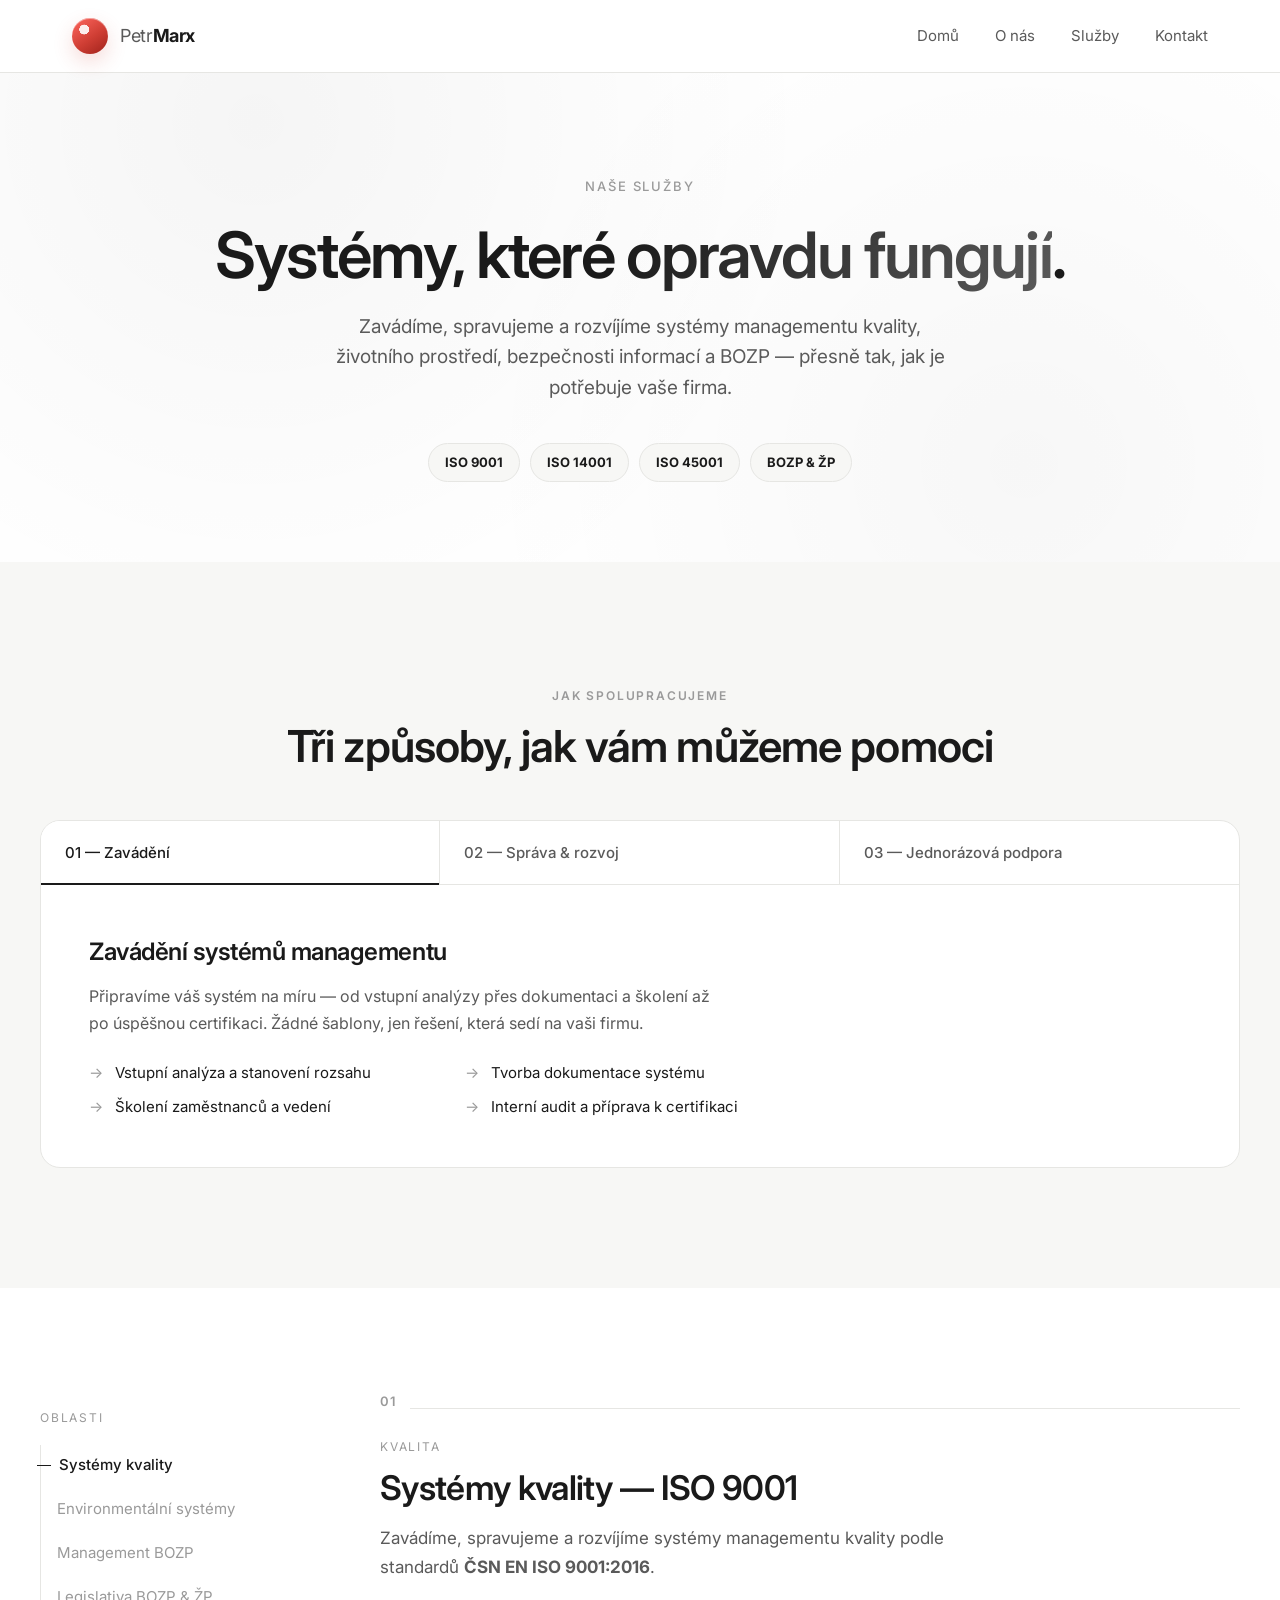
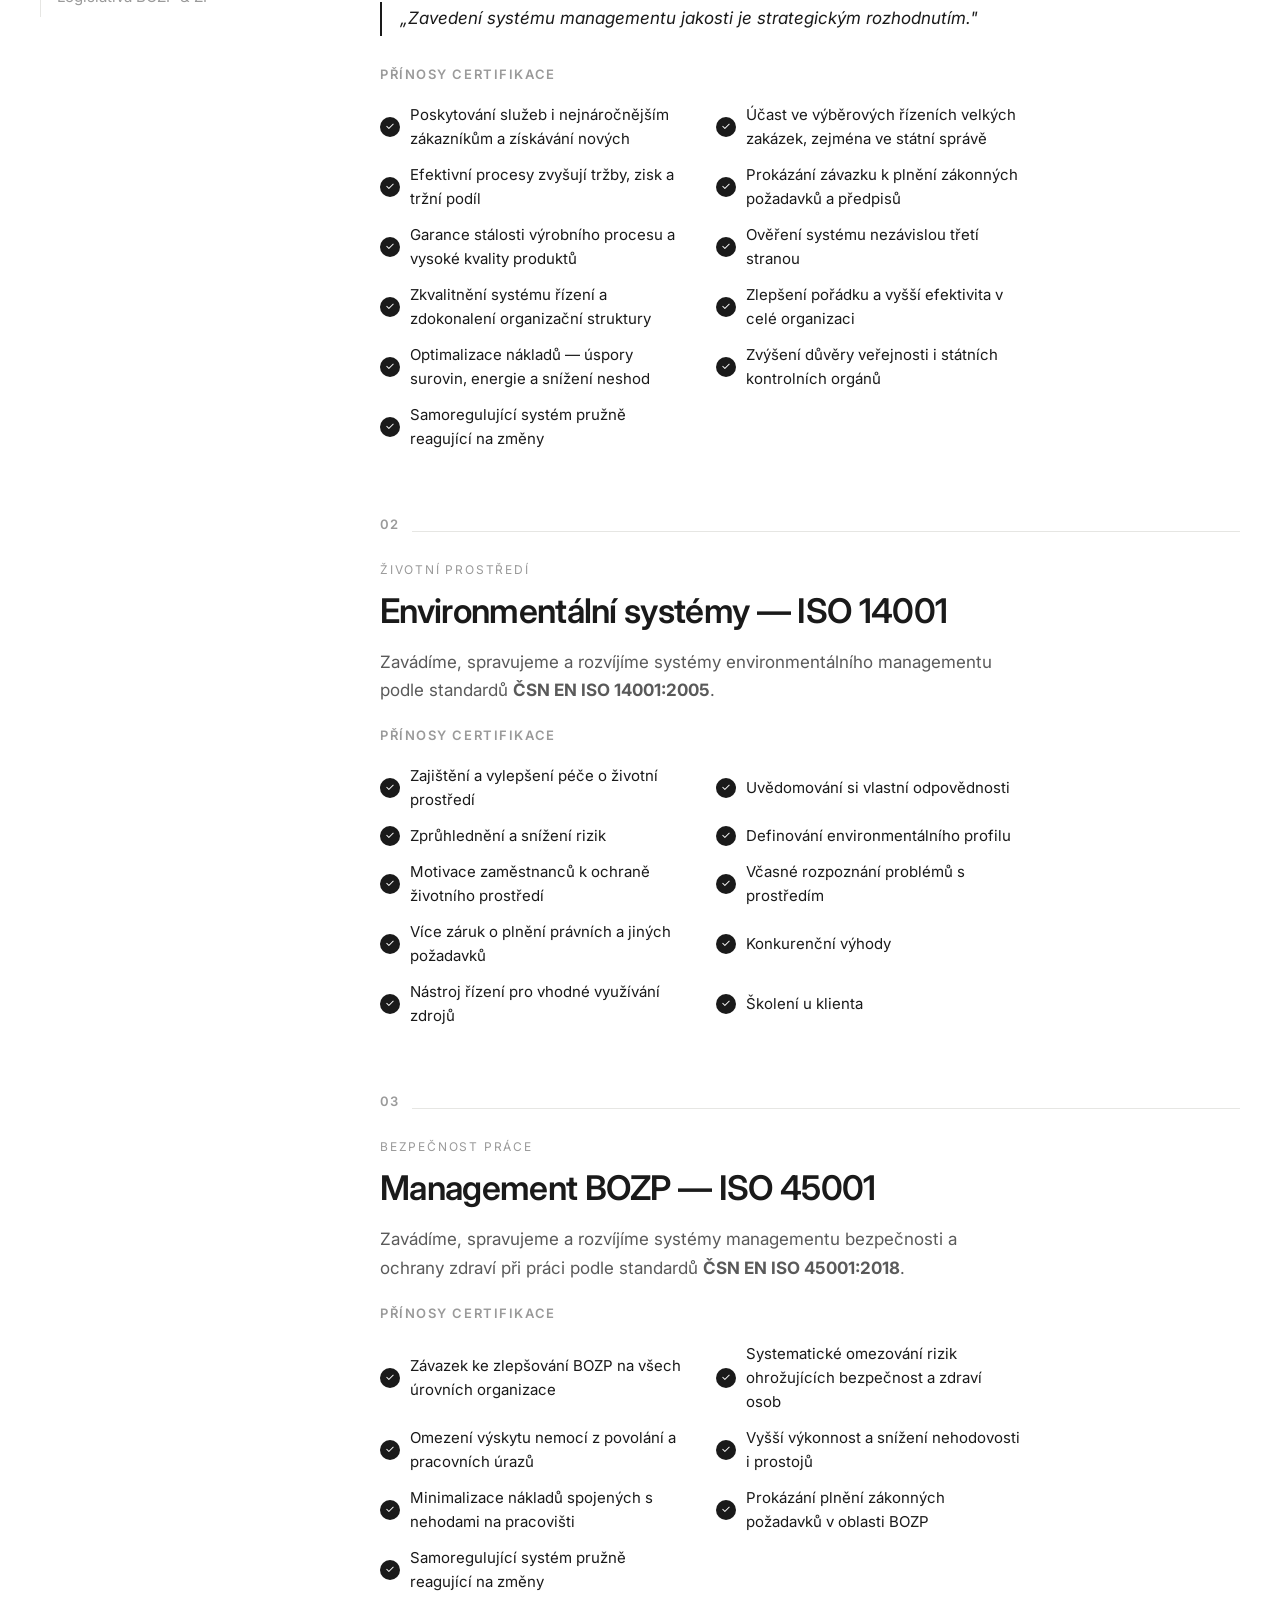
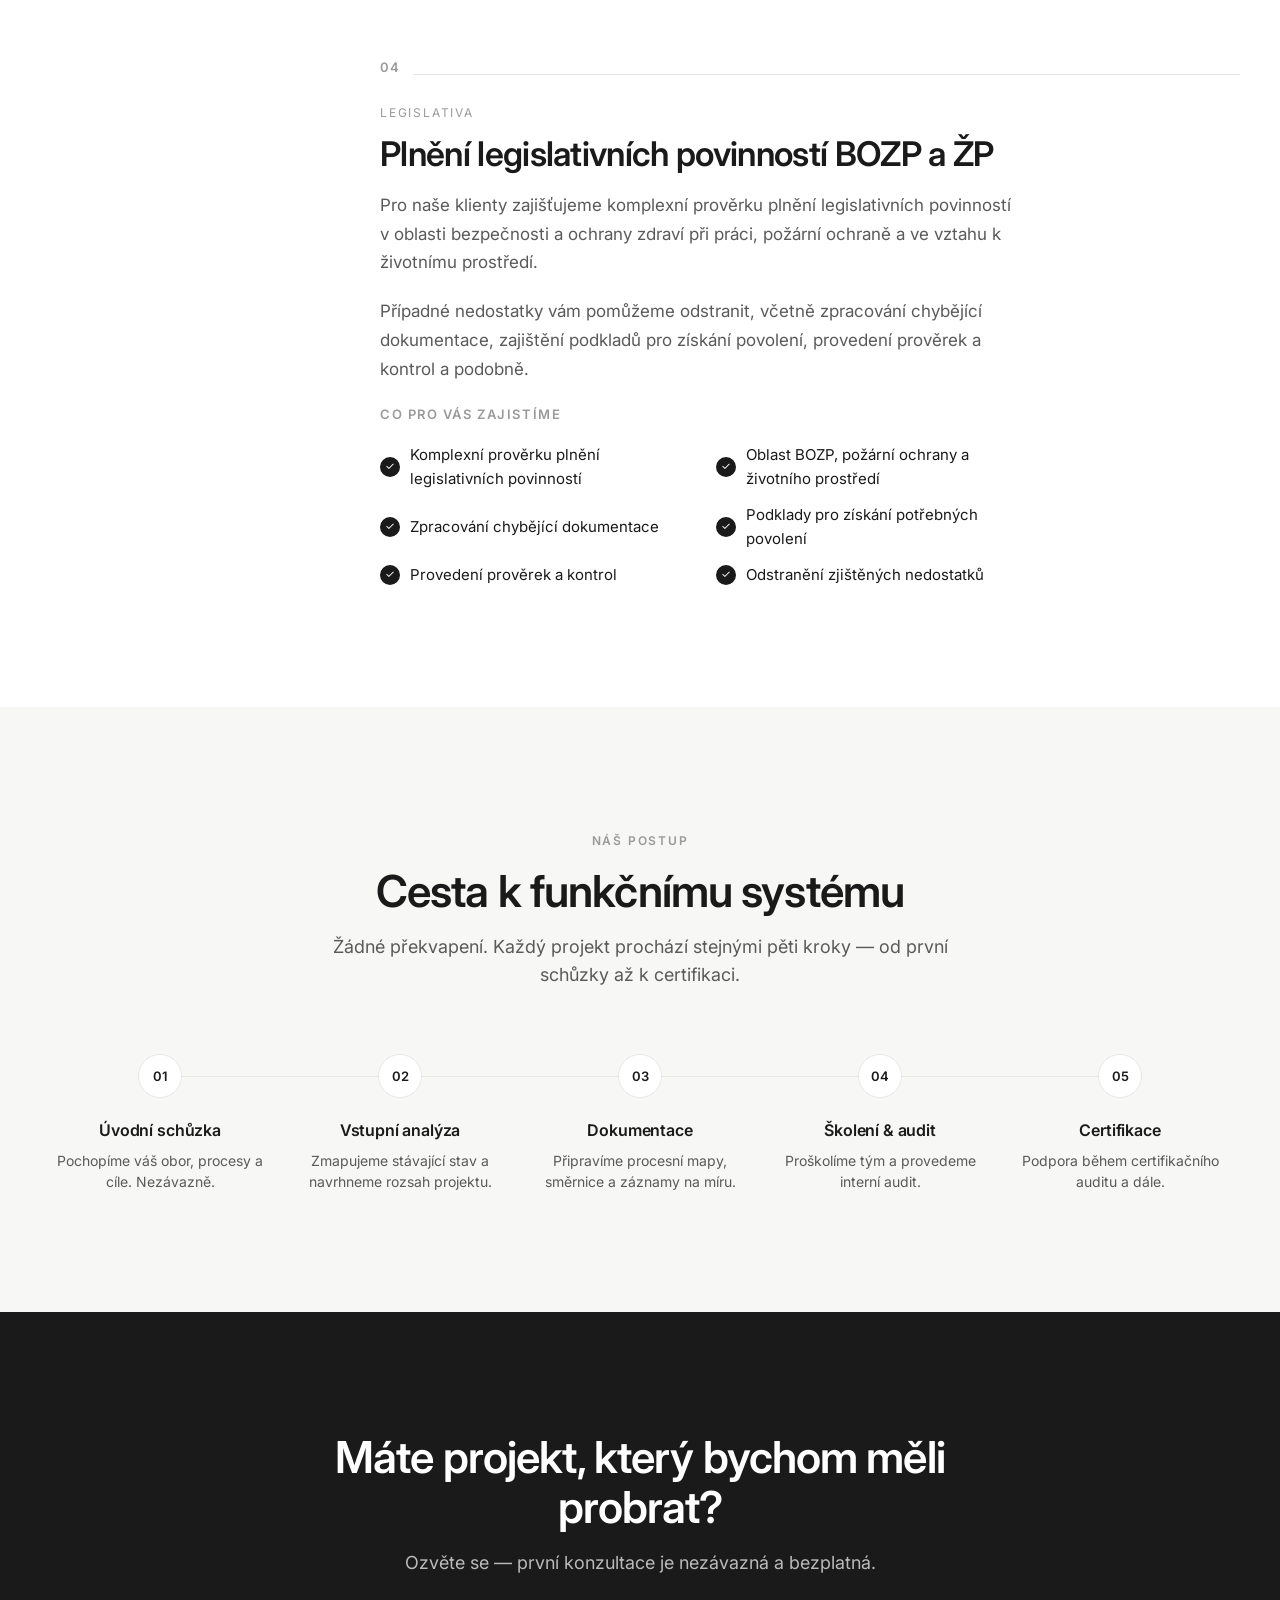
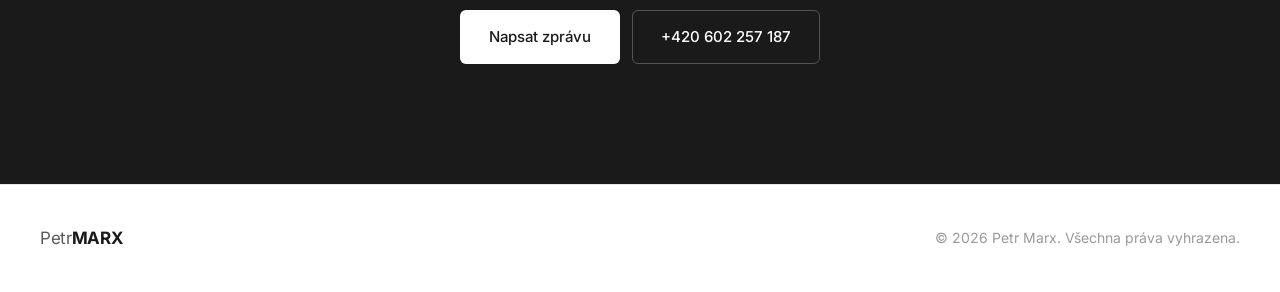
==== sluzby.html @ 533d267c "Add files via upload" ====
<!DOCTYPE html>
<html lang="cs">
<head>
    <!-- ============ BASIC ============ -->
    <meta charset="UTF-8">
    <meta name="viewport" content="width=device-width, initial-scale=1.0">
    <title>Služby – ISO 9001, 14001, 45001 a BOZP | Petr Marx</title>
    <meta name="description" content="Zavádění, správa a rozvoj systémů managementu dle ČSN EN ISO 9001, ISO 14001 a ISO 45001. Plnění legislativních povinností v oblasti BOZP a životního prostředí. Petr Marx – Q.M.Systems, Praha.">

    <!-- ============ SEO ============ -->
    <meta name="keywords" content="ISO 9001, ISO 14001, ISO 45001, ČSN EN ISO 9001:2016, ČSN EN ISO 14001:2005, ČSN EN ISO 45001:2018, systém managementu kvality, QMS, environmentální systém, BOZP, legislativa BOZP, životní prostředí, certifikace ISO, interní audit, školení ISO, poradenství">
    <meta name="author" content="Ing. Petr Marx">
    <meta name="robots" content="index, follow, max-image-preview:large">
    <meta name="language" content="cs">
    <meta name="geo.region" content="CZ-10">
    <meta name="geo.placename" content="Praha">
    <link rel="canonical" href="https://www.marx.cz/sluzby.html">

    <!-- ============ OPEN GRAPH ============ -->
    <meta property="og:type" content="website">
    <meta property="og:locale" content="cs_CZ">
    <meta property="og:site_name" content="Petr Marx">
    <meta property="og:title" content="Služby – ISO 9001, 14001, 45001 a BOZP | Petr Marx">
    <meta property="og:description" content="Komplexní služby v oblasti systémů managementu kvality, životního prostředí, BOZP a plnění legislativních povinností.">
    <meta property="og:url" content="https://www.marx.cz/sluzby.html">
    <meta property="og:image" content="https://www.marx.cz/og-image.jpg">

    <!-- ============ TWITTER ============ -->
    <meta name="twitter:card" content="summary_large_image">
    <meta name="twitter:title" content="Služby | Petr Marx – ISO 9001, 14001, 45001 a BOZP">
    <meta name="twitter:description" content="ISO 9001, ISO 14001, ISO 45001 a legislativa BOZP a ŽP. Zavádění, správa, rozvoj a školení.">
    <meta name="twitter:image" content="https://www.marx.cz/og-image.jpg">

    <!-- ============ JSON-LD STRUCTURED DATA ============ -->
    <script type="application/ld+json">
    {
        "@context": "https://schema.org",
        "@type": "Service",
        "provider": {
            "@type": "ProfessionalService",
            "name": "Petr Marx",
            "url": "https://www.marx.cz/",
            "telephone": "+420602257187",
            "email": "petr@marx.cz",
            "address": {
                "@type": "PostalAddress",
                "streetAddress": "Za Sídlištěm 2145/11",
                "addressLocality": "Praha 4",
                "addressCountry": "CZ"
            }
        },
        "areaServed": "CZ",
        "name": "Poradenství v oblasti systémů managementu",
        "description": "Zavádění, správa a rozvoj systémů managementu kvality (ISO 9001), životního prostředí (ISO 14001) a BOZP (ISO 45001) včetně plnění legislativních povinností.",
        "hasOfferCatalog": {
            "@type": "OfferCatalog",
            "name": "Služby Q.M.Systems",
            "itemListElement": [
                {
                    "@type": "Offer",
                    "itemOffered": {
                        "@type": "Service",
                        "name": "Systémy kvality — ISO 9001",
                        "description": "Zavádění a správa systémů managementu kvality dle ČSN EN ISO 9001:2016."
                    }
                },
                {
                    "@type": "Offer",
                    "itemOffered": {
                        "@type": "Service",
                        "name": "Environmentální systémy — ISO 14001",
                        "description": "Systémy environmentálního managementu dle ČSN EN ISO 14001:2005."
                    }
                },
                {
                    "@type": "Offer",
                    "itemOffered": {
                        "@type": "Service",
                        "name": "Management BOZP — ISO 45001",
                        "description": "Systémy managementu bezpečnosti a ochrany zdraví při práci dle ČSN EN ISO 45001:2018."
                    }
                },
                {
                    "@type": "Offer",
                    "itemOffered": {
                        "@type": "Service",
                        "name": "Plnění legislativních povinností BOZP a ŽP",
                        "description": "Prověrka plnění legislativních povinností v oblasti BOZP, požární ochrany a životního prostředí."
                    }
                }
            ]
        }
    }
    </script>

    <!-- ============ FONTS & STYLES ============ -->
    <link rel="preconnect" href="https://fonts.googleapis.com">
    <link rel="preconnect" href="https://fonts.gstatic.com" crossorigin>
    <link href="https://fonts.googleapis.com/css2?family=Inter:wght@300;400;500;600;700&display=swap" rel="stylesheet">
    <link rel="stylesheet" href="style.css">
</head>
<body>

    <!-- ============ NAVIGATION ============ -->
    <header class="nav">
        <div class="nav__inner">
            <a href="#top" class="nav__logo">
                <span class="nav__logo-img" aria-hidden="true"></span>
                <span><span class="nav__logo-text">Petr</span><span class="nav__logo-mark">Marx</span></span>
            </a>
            <nav class="nav__menu">
                <a href="index.html" class="nav__link">Domů</a>
                <a href="index.html#about" class="nav__link">O nás</a>
                <a href="sluzby.html" class="nav__link">Služby</a>
                <a href="index.html#contact" class="nav__link">Kontakt</a>
            </nav>
        </div>
    </header>

    <!-- ============ SLUZBY HERO ============ -->
    <section class="sluzby-hero" id="top">
        <div class="sluzby-hero__inner">
            <span class="sluzby-hero__eyebrow">Naše služby</span>
            <h1 class="sluzby-hero__title">
                Systémy, které <span class="sluzby-hero__highlight">opravdu fungují</span>.
            </h1>
            <p class="sluzby-hero__lead">
                Zavádíme, spravujeme a rozvíjíme systémy managementu kvality, životního prostředí,
                bezpečnosti informací a BOZP — přesně tak, jak je potřebuje vaše firma.
            </p>

            <div class="sluzby-hero__chips">
                <div class="sluzby-chip"><strong>ISO 9001</strong></div>
                <div class="sluzby-chip"><strong>ISO 14001</strong></div>
                <div class="sluzby-chip"><strong>ISO 45001</strong></div>
                <div class="sluzby-chip"><strong>BOZP &amp; ŽP</strong></div>
            </div>
        </div>
    </section>


    <!-- ============ SERVICE-TYPE TABS ============ -->
    <section class="sluzby-tabs">
        <div class="sluzby-tabs__inner">
            <div class="sluzby-tabs__head">
                <span class="section__tag">Jak spolupracujeme</span>
                <h2 class="section__title">Tři způsoby, jak vám můžeme pomoci</h2>
            </div>

            <div class="tabs" id="tabs">
                <div class="tabs__bar" role="tablist">
                    <button class="tabs__btn is-active" data-tab="t1" role="tab">01 — Zavádění</button>
                    <button class="tabs__btn" data-tab="t2" role="tab">02 — Správa &amp; rozvoj</button>
                    <button class="tabs__btn" data-tab="t3" role="tab">03 — Jednorázová podpora</button>
                </div>

                <div class="tabs__panels">
                    <div class="tabs__panel is-active" data-panel="t1">
                        <h3 class="tabs__title">Zavádění systémů managementu</h3>
                        <p class="tabs__text">
                            Připravíme váš systém na míru — od vstupní analýzy přes dokumentaci
                            a školení až po úspěšnou certifikaci. Žádné šablony, jen řešení,
                            která sedí na vaši firmu.
                        </p>
                        <ul class="tabs__list">
                            <li>Vstupní analýza a stanovení rozsahu</li>
                            <li>Tvorba dokumentace systému</li>
                            <li>Školení zaměstnanců a vedení</li>
                            <li>Interní audit a příprava k certifikaci</li>
                        </ul>
                    </div>

                    <div class="tabs__panel" data-panel="t2">
                        <h3 class="tabs__title">Správa a rozvoj systému</h3>
                        <p class="tabs__text">
                            Postaráme se o váš systém dlouhodobě. Udržujeme dokumentaci aktuální,
                            připravujeme interní audity a pomáháme se zlepšováním procesů.
                        </p>
                        <ul class="tabs__list">
                            <li>Údržba a aktualizace dokumentace</li>
                            <li>Interní audity</li>
                            <li>Přezkoumání systému vedením</li>
                            <li>Příprava na recertifikační audity</li>
                        </ul>
                    </div>

                    <div class="tabs__panel" data-panel="t3">
                        <h3 class="tabs__title">Jednorázová podpora</h3>
                        <p class="tabs__text">
                            Potřebujete jen specifickou službu? Nabízíme cílená školení,
                            konzultace i nezávislé audity bez nutnosti dlouhodobé spolupráce.
                        </p>
                        <ul class="tabs__list">
                            <li>Školení na míru (ISO, BOZP, ŽP)</li>
                            <li>Konzultace k jednotlivým procesům</li>
                            <li>Nezávislé audity druhou stranou</li>
                            <li>Příprava na zákaznické audity</li>
                        </ul>
                    </div>
                </div>
            </div>
        </div>
    </section>


    <!-- ============ AREAS WRAPPER (sticky side-nav + content) ============ -->
    <section class="sluzby-areas">
        <div class="sluzby-areas__inner">

            <aside class="sluzby-side">
                <div class="sluzby-side__sticky">
                    <span class="sluzby-side__label">Oblasti</span>
                    <ol class="sluzby-side__list">
                        <li><a href="#kvalita" class="sluzby-side__link is-active">Systémy kvality</a></li>
                        <li><a href="#environment" class="sluzby-side__link">Environmentální systémy</a></li>
                        <li><a href="#bozp" class="sluzby-side__link">Management BOZP</a></li>
                        <li><a href="#legislativa" class="sluzby-side__link">Legislativa BOZP &amp; ŽP</a></li>
                    </ol>
                </div>
            </aside>

            <div class="sluzby-content">

                <!-- AREA 1 -->
                <article class="area" id="kvalita">
                    <div class="area__num">01</div>
                    <span class="area__tag">Kvalita</span>
                    <h3 class="area__title">Systémy kvality — ISO 9001</h3>
                    <p class="area__text">
                        Zavádíme, spravujeme a rozvíjíme systémy managementu kvality podle standardů
                        <strong>ČSN EN ISO 9001:2016</strong>.
                    </p>
                    <p class="area__quote">„Zavedení systému managementu jakosti je strategickým rozhodnutím."</p>
                    <h4 class="area__subtitle">Přínosy certifikace</h4>
                    <ul class="area__features">
                        <li><span class="check">✓</span>Poskytování služeb i nejnáročnějším zákazníkům a získávání nových</li>
                        <li><span class="check">✓</span>Účast ve výběrových řízeních velkých zakázek, zejména ve státní správě</li>
                        <li><span class="check">✓</span>Efektivní procesy zvyšují tržby, zisk a tržní podíl</li>
                        <li><span class="check">✓</span>Prokázání závazku k plnění zákonných požadavků a předpisů</li>
                        <li><span class="check">✓</span>Garance stálosti výrobního procesu a vysoké kvality produktů</li>
                        <li><span class="check">✓</span>Ověření systému nezávislou třetí stranou</li>
                        <li><span class="check">✓</span>Zkvalitnění systému řízení a zdokonalení organizační struktury</li>
                        <li><span class="check">✓</span>Zlepšení pořádku a vyšší efektivita v celé organizaci</li>
                        <li><span class="check">✓</span>Optimalizace nákladů — úspory surovin, energie a snížení neshod</li>
                        <li><span class="check">✓</span>Zvýšení důvěry veřejnosti i státních kontrolních orgánů</li>
                        <li><span class="check">✓</span>Samoregulující systém pružně reagující na změny</li>
                    </ul>
                </article>

                <!-- AREA 2 -->
                <article class="area" id="environment">
                    <div class="area__num">02</div>
                    <span class="area__tag">Životní prostředí</span>
                    <h3 class="area__title">Environmentální systémy — ISO 14001</h3>
                    <p class="area__text">
                        Zavádíme, spravujeme a rozvíjíme systémy environmentálního managementu podle standardů
                        <strong>ČSN EN ISO 14001:2005</strong>.
                    </p>
                    <h4 class="area__subtitle">Přínosy certifikace</h4>
                    <ul class="area__features">
                        <li><span class="check">✓</span>Zajištění a vylepšení péče o životní prostředí</li>
                        <li><span class="check">✓</span>Uvědomování si vlastní odpovědnosti</li>
                        <li><span class="check">✓</span>Zprůhlednění a snížení rizik</li>
                        <li><span class="check">✓</span>Definování environmentálního profilu</li>
                        <li><span class="check">✓</span>Motivace zaměstnanců k ochraně životního prostředí</li>
                        <li><span class="check">✓</span>Včasné rozpoznání problémů s prostředím</li>
                        <li><span class="check">✓</span>Více záruk o plnění právních a jiných požadavků</li>
                        <li><span class="check">✓</span>Konkurenční výhody</li>
                        <li><span class="check">✓</span>Nástroj řízení pro vhodné využívání zdrojů</li>
                        <li><span class="check">✓</span>Školení u klienta</li>
                    </ul>
                </article>

                <!-- AREA 3 -->
                <article class="area" id="bozp">
                    <div class="area__num">03</div>
                    <span class="area__tag">Bezpečnost práce</span>
                    <h3 class="area__title">Management BOZP — ISO 45001</h3>
                    <p class="area__text">
                        Zavádíme, spravujeme a rozvíjíme systémy managementu bezpečnosti a ochrany zdraví
                        při práci podle standardů <strong>ČSN EN ISO 45001:2018</strong>.
                    </p>
                    <h4 class="area__subtitle">Přínosy certifikace</h4>
                    <ul class="area__features">
                        <li><span class="check">✓</span>Závazek ke zlepšování BOZP na všech úrovních organizace</li>
                        <li><span class="check">✓</span>Systematické omezování rizik ohrožujících bezpečnost a zdraví osob</li>
                        <li><span class="check">✓</span>Omezení výskytu nemocí z povolání a pracovních úrazů</li>
                        <li><span class="check">✓</span>Vyšší výkonnost a snížení nehodovosti i prostojů</li>
                        <li><span class="check">✓</span>Minimalizace nákladů spojených s nehodami na pracovišti</li>
                        <li><span class="check">✓</span>Prokázání plnění zákonných požadavků v oblasti BOZP</li>
                        <li><span class="check">✓</span>Samoregulující systém pružně reagující na změny</li>
                    </ul>
                </article>

                <!-- AREA 4 -->
                <article class="area" id="legislativa">
                    <div class="area__num">04</div>
                    <span class="area__tag">Legislativa</span>
                    <h3 class="area__title">Plnění legislativních povinností BOZP a ŽP</h3>
                    <p class="area__text">
                        Pro naše klienty zajišťujeme komplexní prověrku plnění legislativních povinností
                        v oblasti bezpečnosti a ochrany zdraví při práci, požární ochraně a ve vztahu
                        k životnímu prostředí.
                    </p>
                    <p class="area__text">
                        Případné nedostatky vám pomůžeme odstranit, včetně zpracování chybějící dokumentace,
                        zajištění podkladů pro získání povolení, provedení prověrek a kontrol a&nbsp;podobně.
                    </p>
                    <h4 class="area__subtitle">Co pro vás zajistíme</h4>
                    <ul class="area__features">
                        <li><span class="check">✓</span>Komplexní prověrku plnění legislativních povinností</li>
                        <li><span class="check">✓</span>Oblast BOZP, požární ochrany a životního prostředí</li>
                        <li><span class="check">✓</span>Zpracování chybějící dokumentace</li>
                        <li><span class="check">✓</span>Podklady pro získání potřebných povolení</li>
                        <li><span class="check">✓</span>Provedení prověrek a kontrol</li>
                        <li><span class="check">✓</span>Odstranění zjištěných nedostatků</li>
                    </ul>
                </article>

            </div>
        </div>
    </section>


    <!-- ============ PROCESS TIMELINE ============ -->
    <section class="sluzby-process">
        <div class="sluzby-process__inner">
            <div class="sluzby-process__head">
                <span class="section__tag">Náš postup</span>
                <h2 class="section__title">Cesta k funkčnímu systému</h2>
                <p class="section__sub">
                    Žádné překvapení. Každý projekt prochází stejnými pěti kroky — od první schůzky až k certifikaci.
                </p>
            </div>

            <ol class="process">
                <li class="process__step">
                    <div class="process__num">01</div>
                    <h4 class="process__title">Úvodní schůzka</h4>
                    <p class="process__text">Pochopíme váš obor, procesy a cíle. Nezávazně.</p>
                </li>
                <li class="process__step">
                    <div class="process__num">02</div>
                    <h4 class="process__title">Vstupní analýza</h4>
                    <p class="process__text">Zmapujeme stávající stav a navrhneme rozsah projektu.</p>
                </li>
                <li class="process__step">
                    <div class="process__num">03</div>
                    <h4 class="process__title">Dokumentace</h4>
                    <p class="process__text">Připravíme procesní mapy, směrnice a záznamy na míru.</p>
                </li>
                <li class="process__step">
                    <div class="process__num">04</div>
                    <h4 class="process__title">Školení &amp; audit</h4>
                    <p class="process__text">Proškolíme tým a provedeme interní audit.</p>
                </li>
                <li class="process__step">
                    <div class="process__num">05</div>
                    <h4 class="process__title">Certifikace</h4>
                    <p class="process__text">Podpora během certifikačního auditu a dále.</p>
                </li>
            </ol>
        </div>
    </section>


    <!-- ============ CTA ============ -->
    <section class="sluzby-cta">
        <div class="sluzby-cta__inner">
            <h2 class="sluzby-cta__title">Máte projekt, který bychom měli probrat?</h2>
            <p class="sluzby-cta__text">
                Ozvěte se — první konzultace je nezávazná a bezplatná.
            </p>
            <div class="sluzby-cta__actions">
                <a href="index.html#contact" class="btn btn--primary">Napsat zprávu</a>
                <a href="tel:+420602257187" class="btn btn--ghost">+420 602 257 187</a>
            </div>
        </div>
    </section>


    <!-- ============ FOOTER ============ -->
    <footer class="footer">
        <div class="footer__inner">
            <div class="footer__brand">
                <span class="nav__logo-text">Petr</span><span class="nav__logo-mark">MARX</span>
            </div>
            <p class="footer__copy">© <span id="year"></span> Petr Marx. Všechna práva vyhrazena.</p>
        </div>
    </footer>

    <script>
        document.getElementById('year').textContent = new Date().getFullYear();

        // --- Tabs ---
        const tabBtns = document.querySelectorAll('.tabs__btn');
        const tabPanels = document.querySelectorAll('.tabs__panel');
        tabBtns.forEach(btn => {
            btn.addEventListener('click', () => {
                const id = btn.dataset.tab;
                tabBtns.forEach(b => b.classList.toggle('is-active', b === btn));
                tabPanels.forEach(p => p.classList.toggle('is-active', p.dataset.panel === id));
            });
        });

        // --- Side-nav active state on scroll ---
        const sideLinks = document.querySelectorAll('.sluzby-side__link');
        const areas = document.querySelectorAll('.area');
        const onScroll = () => {
            if (!areas.length) return;
            let current = areas[0].id;
            const offset = window.innerHeight * 0.35;
            areas.forEach(a => {
                if (a.getBoundingClientRect().top <= offset) current = a.id;
            });
            sideLinks.forEach(l =>
                l.classList.toggle('is-active', l.getAttribute('href') === '#' + current)
            );
        };
        window.addEventListener('scroll', onScroll, { passive: true });
        onScroll();
    </script>
</body>
</html>
---- style.css ----
:root {
    /* Colors */
    --color-bg:          #ffffff;
    --color-bg-alt:      #f7f7f5;
    --color-text:        #1a1a1a;
    --color-text-soft:   #5a5a5a;
    --color-muted:       #9a9a9a;
    --color-border:      #e6e6e3;
    --color-accent:      #1a1a1a;   /* primary brand color */
    --color-accent-soft: #2a2a2a;

    /* Typography */
    --font-sans: 'Inter', -apple-system, BlinkMacSystemFont, 'Segoe UI', sans-serif;

    /* Layout */
    --container:       1200px;
    --radius-sm:       6px;
    --radius-md:       12px;
    --radius-lg:       20px;

    /* Spacing */
    --space-section:   120px;
    --space-block:     48px;

    /* Transitions */
    --ease: cubic-bezier(.2,.7,.3,1);
}


/* ============================================================
   2. RESET & BASE
   ============================================================ */
* { box-sizing: border-box; margin: 0; padding: 0; }

html { scroll-behavior: smooth; }

body {
    font-family: var(--font-sans);
    font-size: 16px;
    line-height: 1.6;
    color: var(--color-text);
    background: var(--color-bg);
    -webkit-font-smoothing: antialiased;
}

img { max-width: 100%; display: block; }
a { color: inherit; text-decoration: none; }


/* ============================================================
   3. SHARED — section heading helpers
   Used by: about, services, training, contact
   ============================================================ */
.section__tag {
    display: inline-block;
    font-size: 12px;
    font-weight: 600;
    letter-spacing: 0.15em;
    text-transform: uppercase;
    color: var(--color-muted);
    margin-bottom: 16px;
}

.section__title {
    font-size: clamp(28px, 4vw, 44px);
    font-weight: 600;
    line-height: 1.15;
    letter-spacing: -0.02em;
    color: var(--color-text);
    max-width: 720px;
}

.section__sub {
    font-size: 18px;
    color: var(--color-text-soft);
    margin-top: 16px;
    max-width: 640px;
}


/* ============================================================
   4. SHARED — button
   ============================================================ */
.btn {
    display: inline-flex;
    align-items: center;
    justify-content: center;
    padding: 14px 28px;
    font-size: 15px;
    font-weight: 500;
    border-radius: var(--radius-sm);
    border: 1px solid transparent;
    cursor: pointer;
    transition: all 0.25s var(--ease);
}

.btn--primary {
    background: var(--color-accent);
    color: #fff;
}
.btn--primary:hover {
    background: var(--color-accent-soft);
    transform: translateY(-1px);
}

.btn--ghost {
    background: transparent;
    color: var(--color-text);
    border-color: var(--color-border);
}
.btn--ghost:hover {
    border-color: var(--color-text);
}


/* ============================================================
   5. NAVIGATION
   ============================================================ */
.nav {
    position: sticky;
    top: 0;
    z-index: 100;
    background: rgba(255,255,255,0.85);
    backdrop-filter: blur(12px);
    -webkit-backdrop-filter: blur(12px);
    border-bottom: 1px solid var(--color-border);
}

.nav__inner {
    max-width: var(--container);
    margin: 0 auto;
    padding: 18px 32px;
    display: flex;
    align-items: center;
    justify-content: space-between;
    gap: 32px;
}

.nav__logo {
    display: inline-flex;
    align-items: center;
    gap: 12px;
    font-size: 18px;
    font-weight: 700;
    letter-spacing: -0.02em;
}
.nav__logo-mark { color: var(--color-accent); }
.nav__logo-text { color: var(--color-text-soft); font-weight: 400; }

.nav__logo-img {
    width: 36px;
    height: 36px;
    border-radius: 50%;
    background:
        radial-gradient(circle at 34% 32%, rgba(255, 255, 255, 0.9) 0 14%, transparent 15%),
        linear-gradient(145deg, #ff675f 0%, #cf3e34 55%, #9f221b 100%);
    box-shadow:
        inset 0 1px 0 rgba(255, 255, 255, 0.46),
        0 8px 20px rgba(207, 62, 52, 0.18);
    flex-shrink: 0;
}

.nav__menu {
    display: flex;
    gap: 36px;
}

.nav__link {
    font-size: 15px;
    color: var(--color-text-soft);
    transition: color 0.2s var(--ease);
}
.nav__link:hover { color: var(--color-text); }

.nav__cta {
    padding: 10px 20px;
    font-size: 14px;
    font-weight: 500;
    color: #fff;
    background: var(--color-accent);
    border-radius: var(--radius-sm);
    transition: background 0.25s var(--ease);
}
.nav__cta:hover { background: var(--color-accent-soft); }

@media (max-width: 768px) {
    .nav__menu { display: none; }
}


/* ============================================================
   6. HERO
   ============================================================ */
.hero {
    padding: 80px 32px 120px;
}

.hero__inner {
    max-width: var(--container);
    margin: 0 auto;
    display: grid;
    grid-template-columns: 1.1fr 1fr;
    gap: 80px;
    align-items: center;
}

.hero__eyebrow {
    display: inline-block;
    font-size: 13px;
    font-weight: 500;
    letter-spacing: 0.1em;
    text-transform: uppercase;
    color: var(--color-muted);
    margin-bottom: 24px;
}

.hero__title {
    font-size: clamp(36px, 6vw, 68px);
    font-weight: 600;
    line-height: 1.05;
    letter-spacing: -0.03em;
    margin-bottom: 28px;
}

.hero__lead {
    font-size: 19px;
    line-height: 1.6;
    color: var(--color-text-soft);
    max-width: 520px;
    margin-bottom: 40px;
}

.hero__actions {
    display: flex;
    gap: 12px;
    flex-wrap: wrap;
}

.hero__visual {
    position: relative;
}

.hero__image {
    width: 100%;
    height: 520px;
    object-fit: cover;
    border-radius: var(--radius-lg);
    filter: grayscale(15%);
}

@media (max-width: 900px) {
    .hero__inner { grid-template-columns: 1fr; gap: 48px; }
    .hero__image { height: 380px; }
}


/* ============================================================
   7. ABOUT
   ============================================================ */
.about {
    padding: var(--space-section) 32px;
    background: var(--color-bg-alt);
}

.about__inner {
    max-width: var(--container);
    margin: 0 auto;
}

.about__head {
    margin-bottom: var(--space-block);
}

.about__body {
    display: grid;
    grid-template-columns: 1fr 1fr;
    gap: 32px;
    margin-bottom: 80px;
}

.about__paragraph {
    font-size: 16px;
    line-height: 1.75;
    color: var(--color-text-soft);
}
.about__paragraph:first-child {
    grid-column: 1 / -1;
    font-size: 20px;
    line-height: 1.6;
    color: var(--color-text);
}

.about__stats {
    display: grid;
    grid-template-columns: repeat(3, 1fr);
    gap: 32px;
    padding-top: 48px;
    border-top: 1px solid var(--color-border);
}

.stat__number {
    font-size: clamp(36px, 5vw, 56px);
    font-weight: 600;
    letter-spacing: -0.02em;
    color: var(--color-text);
    line-height: 1;
    margin-bottom: 8px;
}

.stat__label {
    font-size: 14px;
    text-transform: uppercase;
    letter-spacing: 0.1em;
    color: var(--color-muted);
}

@media (max-width: 768px) {
    .about__body { grid-template-columns: 1fr; }
    .about__stats { grid-template-columns: 1fr; gap: 24px; }
}


/* ============================================================
   8. SERVICES
   ============================================================ */
.services {
    padding: var(--space-section) 32px;
}

.services__inner {
    max-width: var(--container);
    margin: 0 auto;
}

.services__head {
    margin-bottom: 64px;
}

.services__grid {
    display: grid;
    grid-template-columns: repeat(4, 1fr);
    gap: 20px;
    margin-bottom: 80px;
}

.card {
    padding: 32px 28px;
    background: var(--color-bg);
    border: 1px solid var(--color-border);
    border-radius: var(--radius-md);
    transition: transform 0.3s var(--ease), border-color 0.3s var(--ease), box-shadow 0.3s var(--ease);
}
.card:hover {
    transform: translateY(-4px);
    border-color: var(--color-text);
    box-shadow: 0 12px 32px rgba(0,0,0,0.06);
}

.card__icon {
    font-size: 28px;
    margin-bottom: 20px;
}

.card__title {
    font-size: 18px;
    font-weight: 600;
    margin-bottom: 10px;
    letter-spacing: -0.01em;
}

.card__text {
    font-size: 14px;
    line-height: 1.6;
    color: var(--color-text-soft);
}

.services__pillars {
    display: grid;
    grid-template-columns: repeat(3, 1fr);
    gap: 40px;
    padding-top: 64px;
    border-top: 1px solid var(--color-border);
}

.pillar__title {
    font-size: 17px;
    font-weight: 600;
    margin-bottom: 8px;
}

.pillar__text {
    font-size: 15px;
    color: var(--color-text-soft);
    line-height: 1.6;
}

@media (max-width: 900px) {
    .services__grid { grid-template-columns: repeat(2, 1fr); }
    .services__pillars { grid-template-columns: 1fr; gap: 24px; }
}
@media (max-width: 520px) {
    .services__grid { grid-template-columns: 1fr; }
}


/* ============================================================
   9. TRAINING
   ============================================================ */
.training {
    padding: var(--space-section) 32px;
    background: var(--color-bg-alt);
}

.training__inner {
    max-width: var(--container);
    margin: 0 auto;
    display: grid;
    grid-template-columns: 1fr 1fr;
    gap: 80px;
    align-items: center;
}

.training__image {
    width: 100%;
    height: 480px;
    object-fit: cover;
    border-radius: var(--radius-lg);
    filter: grayscale(15%);
}

.training__text {
    font-size: 17px;
    line-height: 1.7;
    color: var(--color-text-soft);
    margin: 24px 0 32px;
}

@media (max-width: 900px) {
    .training__inner { grid-template-columns: 1fr; gap: 48px; }
    .training__image { height: 360px; }
}


/* ============================================================
   10. CONTACT
   ============================================================ */
.contact {
    padding: var(--space-section) 32px;
}

.contact__inner {
    max-width: var(--container);
    margin: 0 auto;
}

.contact__head {
    margin-bottom: 64px;
    text-align: center;
}
.contact__head .section__title,
.contact__head .section__sub {
    margin-left: auto;
    margin-right: auto;
}

.contact__grid {
    display: grid;
    grid-template-columns: 1fr 1.4fr;
    gap: 64px;
}

/* Contact info column */
.contact__info {
    display: flex;
    flex-direction: column;
    gap: 24px;
}

.info-block {
    padding-bottom: 20px;
    border-bottom: 1px solid var(--color-border);
}

.info-block__label {
    font-size: 12px;
    text-transform: uppercase;
    letter-spacing: 0.12em;
    color: var(--color-muted);
    margin-bottom: 6px;
}

.info-block__value {
    font-size: 16px;
    color: var(--color-text);
    line-height: 1.5;
}

.info-block__link {
    color: var(--color-text);
    border-bottom: 1px solid transparent;
    transition: border-color 0.2s var(--ease);
}
.info-block__link:hover { border-color: var(--color-text); }

/* Form column */
.contact__form {
    display: flex;
    flex-direction: column;
    gap: 20px;
}

.form__row {
    display: flex;
    flex-direction: column;
}

.form__label {
    font-size: 13px;
    font-weight: 500;
    color: var(--color-text);
    margin-bottom: 6px;
}

.form__input,
.form__textarea {
    width: 100%;
    padding: 12px 14px;
    font-family: inherit;
    font-size: 15px;
    color: var(--color-text);
    background: var(--color-bg);
    border: 1px solid var(--color-border);
    border-radius: var(--radius-sm);
    transition: border-color 0.2s var(--ease);
}
.form__input:focus,
.form__textarea:focus {
    outline: none;
    border-color: var(--color-text);
}

.form__textarea {
    resize: vertical;
    min-height: 120px;
}

.form__submit {
    align-self: flex-start;
    margin-top: 8px;
}

@media (max-width: 900px) {
    .contact__grid { grid-template-columns: 1fr; gap: 48px; }
}


/* ============================================================
   11. FOOTER
   ============================================================ */
.footer {
    padding: 40px 32px;
    border-top: 1px solid var(--color-border);
    background: var(--color-bg);
}

.footer__inner {
    max-width: var(--container);
    margin: 0 auto;
    display: flex;
    justify-content: space-between;
    align-items: center;
    flex-wrap: wrap;
    gap: 16px;
}

.footer__brand {
    font-size: 17px;
    font-weight: 700;
    letter-spacing: -0.02em;
}

.footer__copy {
    font-size: 14px;
    color: var(--color-muted);
}


/* ============================================================
   12. SLUZBY PAGE  (services subpage)
   All classes prefixed with `sluzby-` so this block is isolated
   from the homepage styles above.
   ============================================================ */

/* ---------- 12.1 Sluzby Hero ---------- */
.sluzby-hero {
    padding: 100px 32px 80px;
    text-align: center;
    background: var(--color-bg);
    position: relative;
    overflow: hidden;
}
.sluzby-hero::before {
    content: "";
    position: absolute;
    inset: 0;
    background:
        radial-gradient(circle at 20% 10%, rgba(0,0,0,0.04), transparent 50%),
        radial-gradient(circle at 80% 80%, rgba(0,0,0,0.03), transparent 50%);
    pointer-events: none;
}

.sluzby-hero__inner {
    position: relative;
    max-width: 880px;
    margin: 0 auto;
}

.sluzby-hero__eyebrow {
    display: inline-block;
    font-size: 13px;
    font-weight: 500;
    letter-spacing: 0.15em;
    text-transform: uppercase;
    color: var(--color-muted);
    margin-bottom: 24px;
}

.sluzby-hero__title {
    font-size: clamp(36px, 6vw, 64px);
    font-weight: 600;
    line-height: 1.05;
    letter-spacing: -0.03em;
    margin-bottom: 24px;
}

.sluzby-hero__highlight {
    background: linear-gradient(120deg, #1a1a1a 0%, #5a5a5a 100%);
    -webkit-background-clip: text;
    background-clip: text;
    color: transparent;
    position: relative;
}
.sluzby-hero__highlight::after {
    content: "";
    position: absolute;
    left: 0;
    right: 0;
    bottom: 4px;
    height: 6px;
    background: var(--color-bg-alt);
    z-index: -1;
    border-radius: 3px;
}

.sluzby-hero__lead {
    font-size: 19px;
    color: var(--color-text-soft);
    max-width: 640px;
    margin: 0 auto 40px;
    line-height: 1.6;
}

.sluzby-hero__chips {
    display: flex;
    flex-wrap: wrap;
    justify-content: center;
    gap: 10px;
}

.sluzby-chip {
    padding: 8px 16px;
    font-size: 13px;
    color: var(--color-text);
    background: var(--color-bg-alt);
    border: 1px solid var(--color-border);
    border-radius: 999px;
    transition: transform 0.25s var(--ease), background 0.25s var(--ease);
}
.sluzby-chip:hover {
    transform: translateY(-2px);
    background: var(--color-bg);
    border-color: var(--color-text);
}


/* ---------- 12.2 Sluzby Tabs ---------- */
.sluzby-tabs {
    padding: var(--space-section) 32px;
    background: var(--color-bg-alt);
}

.sluzby-tabs__inner {
    max-width: var(--container);
    margin: 0 auto;
}

.sluzby-tabs__head {
    margin-bottom: 48px;
    text-align: center;
}
.sluzby-tabs__head .section__title {
    margin-left: auto;
    margin-right: auto;
}

.tabs {
    background: var(--color-bg);
    border: 1px solid var(--color-border);
    border-radius: var(--radius-lg);
    overflow: hidden;
}

.tabs__bar {
    display: grid;
    grid-template-columns: repeat(3, 1fr);
    border-bottom: 1px solid var(--color-border);
}

.tabs__btn {
    padding: 22px 24px;
    font-family: inherit;
    font-size: 15px;
    font-weight: 500;
    color: var(--color-text-soft);
    background: transparent;
    border: none;
    border-right: 1px solid var(--color-border);
    cursor: pointer;
    text-align: left;
    transition: background 0.2s var(--ease), color 0.2s var(--ease);
    position: relative;
}
.tabs__btn:last-child { border-right: none; }
.tabs__btn:hover { color: var(--color-text); background: var(--color-bg-alt); }
.tabs__btn.is-active {
    color: var(--color-text);
    background: var(--color-bg);
}
.tabs__btn.is-active::after {
    content: "";
    position: absolute;
    left: 0; right: 0; bottom: -1px;
    height: 2px;
    background: var(--color-accent);
}

.tabs__panels { padding: 48px; }

.tabs__panel { display: none; animation: fadeUp 0.4s var(--ease); }
.tabs__panel.is-active { display: block; }

.tabs__title {
    font-size: 24px;
    font-weight: 600;
    letter-spacing: -0.02em;
    margin-bottom: 12px;
}
.tabs__text {
    font-size: 16px;
    color: var(--color-text-soft);
    line-height: 1.7;
    max-width: 640px;
    margin-bottom: 24px;
}
.tabs__list {
    list-style: none;
    display: grid;
    grid-template-columns: 1fr 1fr;
    gap: 12px 32px;
    max-width: 720px;
}
.tabs__list li {
    padding-left: 26px;
    position: relative;
    font-size: 15px;
    color: var(--color-text);
    line-height: 1.5;
}
.tabs__list li::before {
    content: "→";
    position: absolute;
    left: 0;
    color: var(--color-muted);
}

@keyframes fadeUp {
    from { opacity: 0; transform: translateY(8px); }
    to   { opacity: 1; transform: translateY(0); }
}

@media (max-width: 768px) {
    .tabs__bar { grid-template-columns: 1fr; }
    .tabs__btn { border-right: none; border-bottom: 1px solid var(--color-border); }
    .tabs__panels { padding: 32px 24px; }
    .tabs__list { grid-template-columns: 1fr; }
}


/* ---------- 12.3 Areas (sticky side-nav + content) ---------- */
.sluzby-areas {
    padding: var(--space-section) 32px;
}

.sluzby-areas__inner {
    max-width: var(--container);
    margin: 0 auto;
    display: grid;
    grid-template-columns: 260px 1fr;
    gap: 80px;
    align-items: flex-start;
}

.sluzby-side__sticky {
    position: sticky;
    top: 100px;
}

.sluzby-side__label {
    display: block;
    font-size: 12px;
    text-transform: uppercase;
    letter-spacing: 0.15em;
    color: var(--color-muted);
    margin-bottom: 18px;
}

.sluzby-side__list {
    list-style: none;
    display: flex;
    flex-direction: column;
    gap: 4px;
    padding-left: 16px;
    border-left: 1px solid var(--color-border);
}

.sluzby-side__link {
    display: block;
    padding: 8px 0;
    font-size: 15px;
    color: var(--color-muted);
    transition: color 0.2s var(--ease), transform 0.2s var(--ease);
}
.sluzby-side__link:hover { color: var(--color-text); }
.sluzby-side__link.is-active {
    color: var(--color-text);
    font-weight: 500;
    transform: translateX(2px);
}
.sluzby-side__link.is-active::before {
    content: "";
    display: inline-block;
    width: 14px;
    height: 1px;
    background: var(--color-text);
    vertical-align: middle;
    margin-right: 8px;
    margin-left: -22px;
}

.sluzby-content {
    display: flex;
    flex-direction: column;
    gap: 80px;
}

.area {
    position: relative;
    padding-top: 24px;
    border-top: 1px solid var(--color-border);
    scroll-margin-top: 100px;
}

.area__num {
    position: absolute;
    top: -18px;
    left: 0;
    background: var(--color-bg);
    padding-right: 12px;
    font-size: 13px;
    font-weight: 600;
    letter-spacing: 0.1em;
    color: var(--color-muted);
}

.area__tag {
    display: inline-block;
    font-size: 12px;
    text-transform: uppercase;
    letter-spacing: 0.15em;
    color: var(--color-muted);
    margin-bottom: 12px;
}

.area__title {
    font-size: clamp(24px, 3vw, 34px);
    font-weight: 600;
    letter-spacing: -0.02em;
    line-height: 1.2;
    margin-bottom: 16px;
    max-width: 640px;
}

.area__text {
    font-size: 17px;
    color: var(--color-text-soft);
    line-height: 1.7;
    max-width: 640px;
    margin-bottom: 20px;
}

.area__quote {
    border-left: 2px solid var(--color-text);
    padding: 4px 0 4px 18px;
    margin: 8px 0 28px;
    font-size: 17px;
    font-style: italic;
    color: var(--color-text);
    max-width: 640px;
    line-height: 1.5;
}

.area__subtitle {
    font-size: 13px;
    font-weight: 600;
    letter-spacing: 0.12em;
    text-transform: uppercase;
    color: var(--color-muted);
    margin: 8px 0 18px;
}

.area__features {
    list-style: none;
    display: grid;
    grid-template-columns: 1fr 1fr;
    gap: 12px 32px;
    max-width: 640px;
}
.area__features li {
    display: flex;
    align-items: center;
    gap: 10px;
    font-size: 15px;
    color: var(--color-text);
}
.area__features .check {
    display: inline-flex;
    align-items: center;
    justify-content: center;
    width: 20px;
    height: 20px;
    border-radius: 50%;
    background: var(--color-text);
    color: #fff;
    font-size: 11px;
    flex-shrink: 0;
}

@media (max-width: 900px) {
    .sluzby-areas__inner { grid-template-columns: 1fr; gap: 40px; }
    .sluzby-side { display: none; }
    .area__features { grid-template-columns: 1fr; }
}


/* ---------- 12.4 Process timeline ---------- */
.sluzby-process {
    padding: var(--space-section) 32px;
    background: var(--color-bg-alt);
}

.sluzby-process__inner {
    max-width: var(--container);
    margin: 0 auto;
}

.sluzby-process__head {
    margin-bottom: 64px;
    text-align: center;
}
.sluzby-process__head .section__title,
.sluzby-process__head .section__sub {
    margin-left: auto;
    margin-right: auto;
}

.process {
    list-style: none;
    display: grid;
    grid-template-columns: repeat(5, 1fr);
    gap: 0;
    counter-reset: step;
    position: relative;
}
.process::before {
    content: "";
    position: absolute;
    top: 22px;
    left: 10%;
    right: 10%;
    height: 1px;
    background: var(--color-border);
    z-index: 0;
}

.process__step {
    position: relative;
    z-index: 1;
    padding: 0 16px;
    text-align: center;
}

.process__num {
    width: 44px;
    height: 44px;
    margin: 0 auto 20px;
    background: var(--color-bg);
    border: 1px solid var(--color-border);
    border-radius: 50%;
    display: flex;
    align-items: center;
    justify-content: center;
    font-size: 13px;
    font-weight: 600;
    color: var(--color-text);
    transition: all 0.3s var(--ease);
}
.process__step:hover .process__num {
    background: var(--color-text);
    color: #fff;
    border-color: var(--color-text);
    transform: scale(1.06);
}

.process__title {
    font-size: 16px;
    font-weight: 600;
    margin-bottom: 6px;
    letter-spacing: -0.01em;
}

.process__text {
    font-size: 14px;
    color: var(--color-text-soft);
    line-height: 1.5;
}

@media (max-width: 900px) {
    .process { grid-template-columns: 1fr 1fr; gap: 32px 16px; }
    .process::before { display: none; }
}
@media (max-width: 520px) {
    .process { grid-template-columns: 1fr; }
}


/* ---------- 12.5 CTA ---------- */
.sluzby-cta {
    padding: var(--space-section) 32px;
    background: var(--color-text);
    color: #fff;
    text-align: center;
}

.sluzby-cta__inner {
    max-width: 720px;
    margin: 0 auto;
}

.sluzby-cta__title {
    font-size: clamp(28px, 4vw, 44px);
    font-weight: 600;
    letter-spacing: -0.02em;
    line-height: 1.15;
    margin-bottom: 16px;
}

.sluzby-cta__text {
    font-size: 18px;
    color: rgba(255,255,255,0.7);
    margin-bottom: 32px;
}

.sluzby-cta__actions {
    display: flex;
    gap: 12px;
    justify-content: center;
    flex-wrap: wrap;
}

/* override button styles inside the dark CTA section */
.sluzby-cta .btn--primary {
    background: #fff;
    color: var(--color-text);
}
.sluzby-cta .btn--primary:hover {
    background: var(--color-bg-alt);
}
.sluzby-cta .btn--ghost {
    color: #fff;
    border-color: rgba(255,255,255,0.25);
}
.sluzby-cta .btn--ghost:hover {
    border-color: #fff;
}
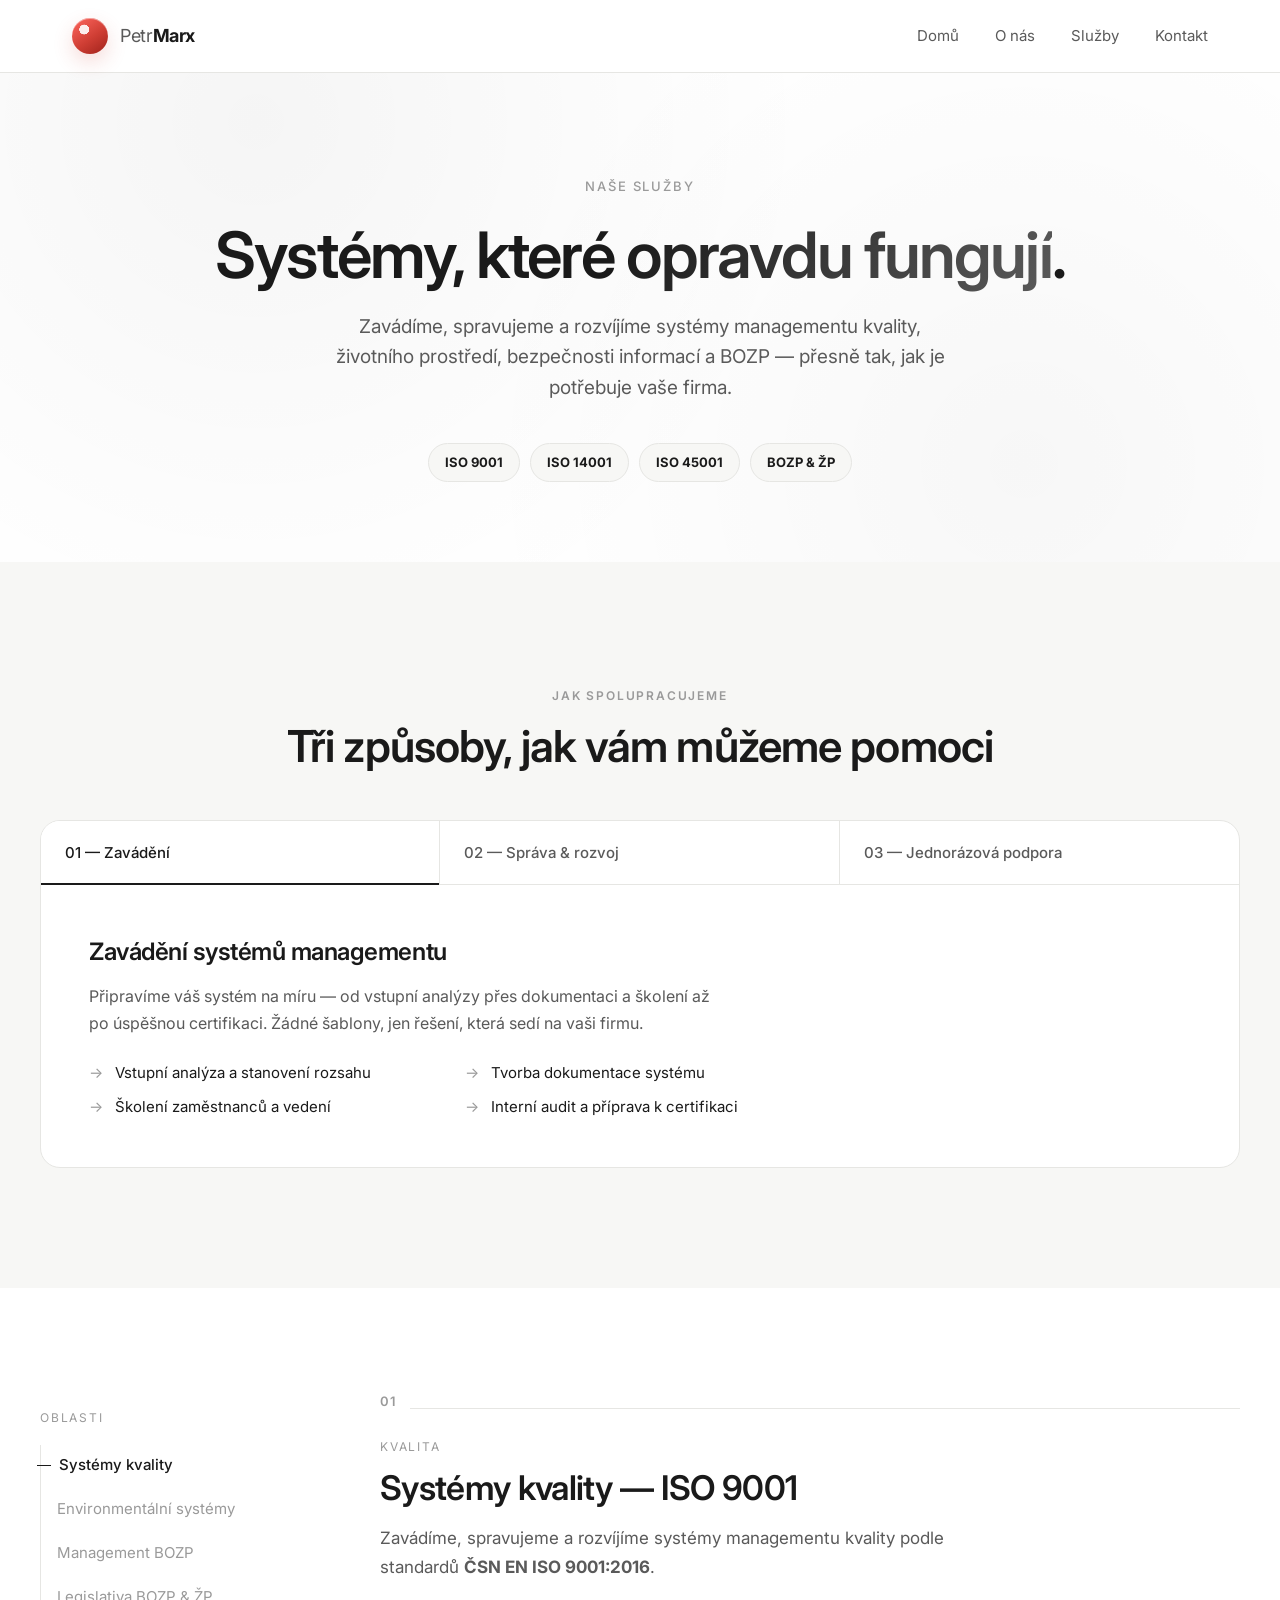
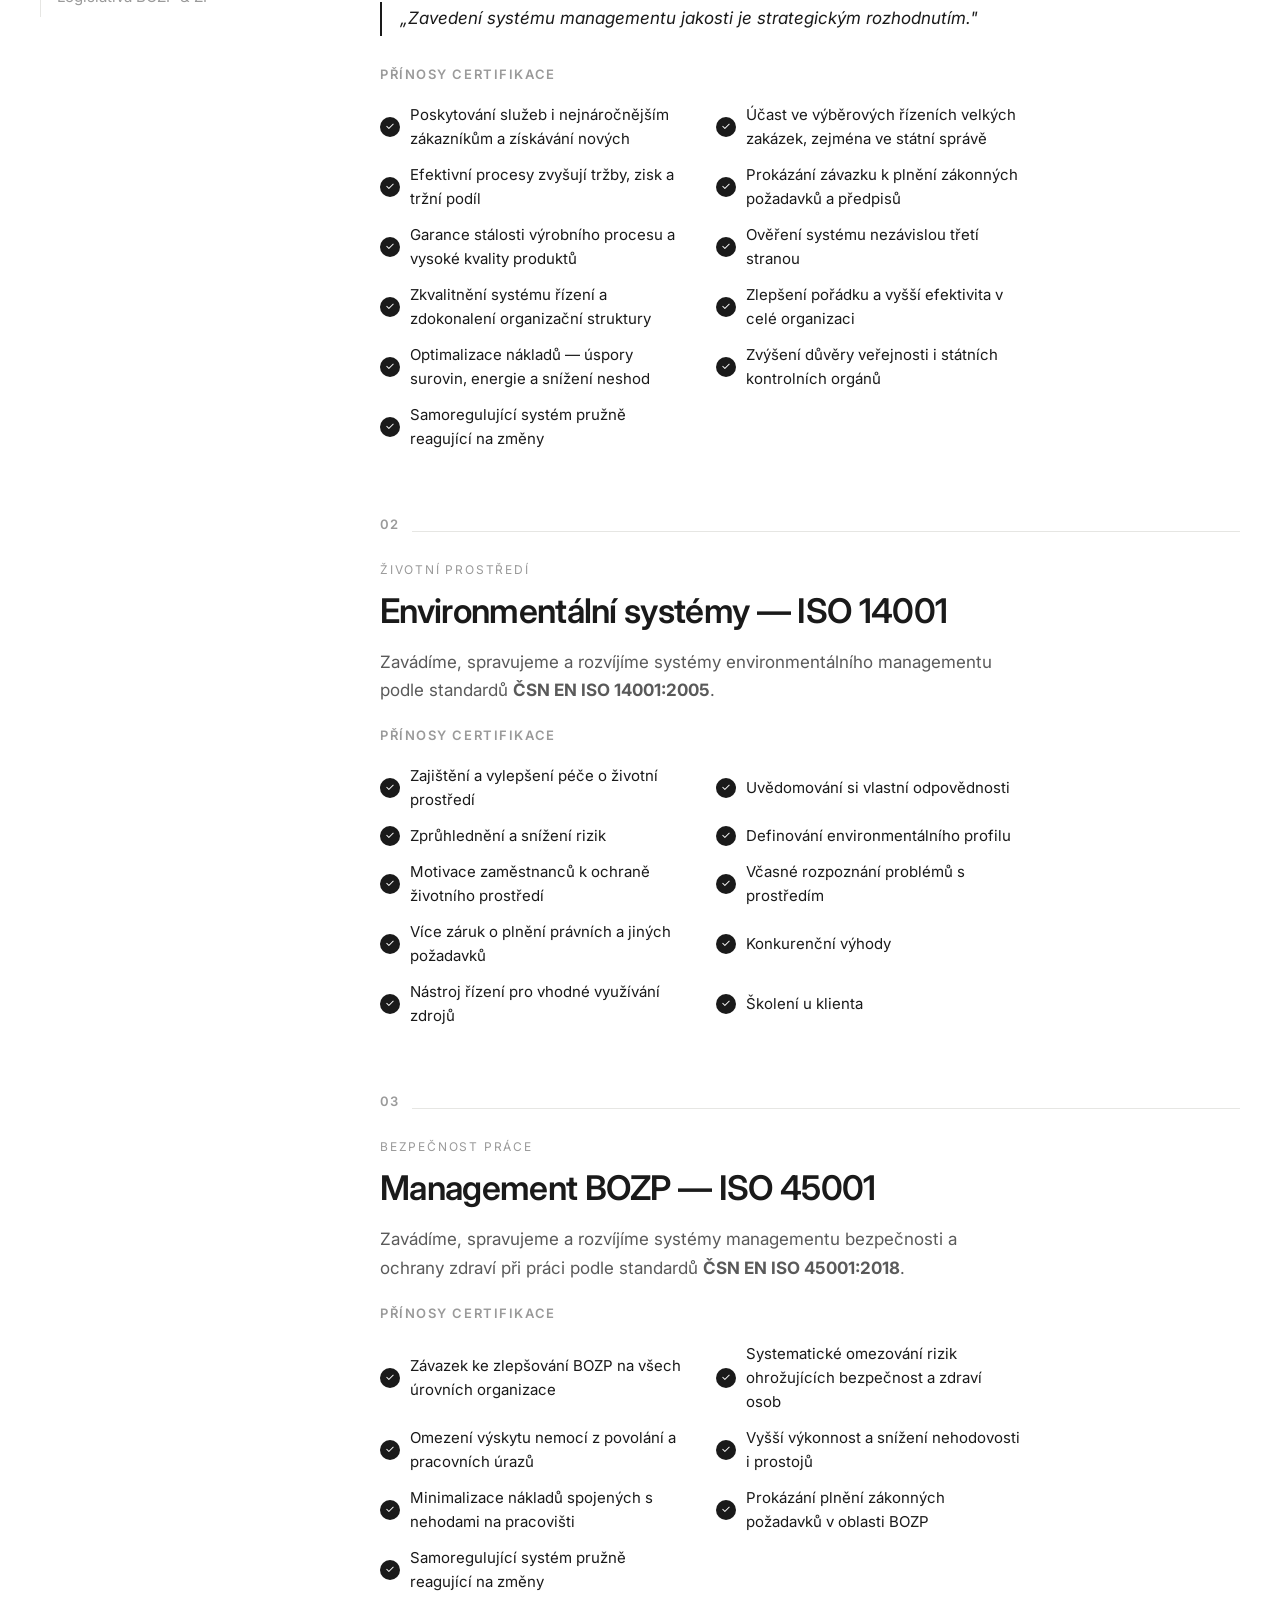
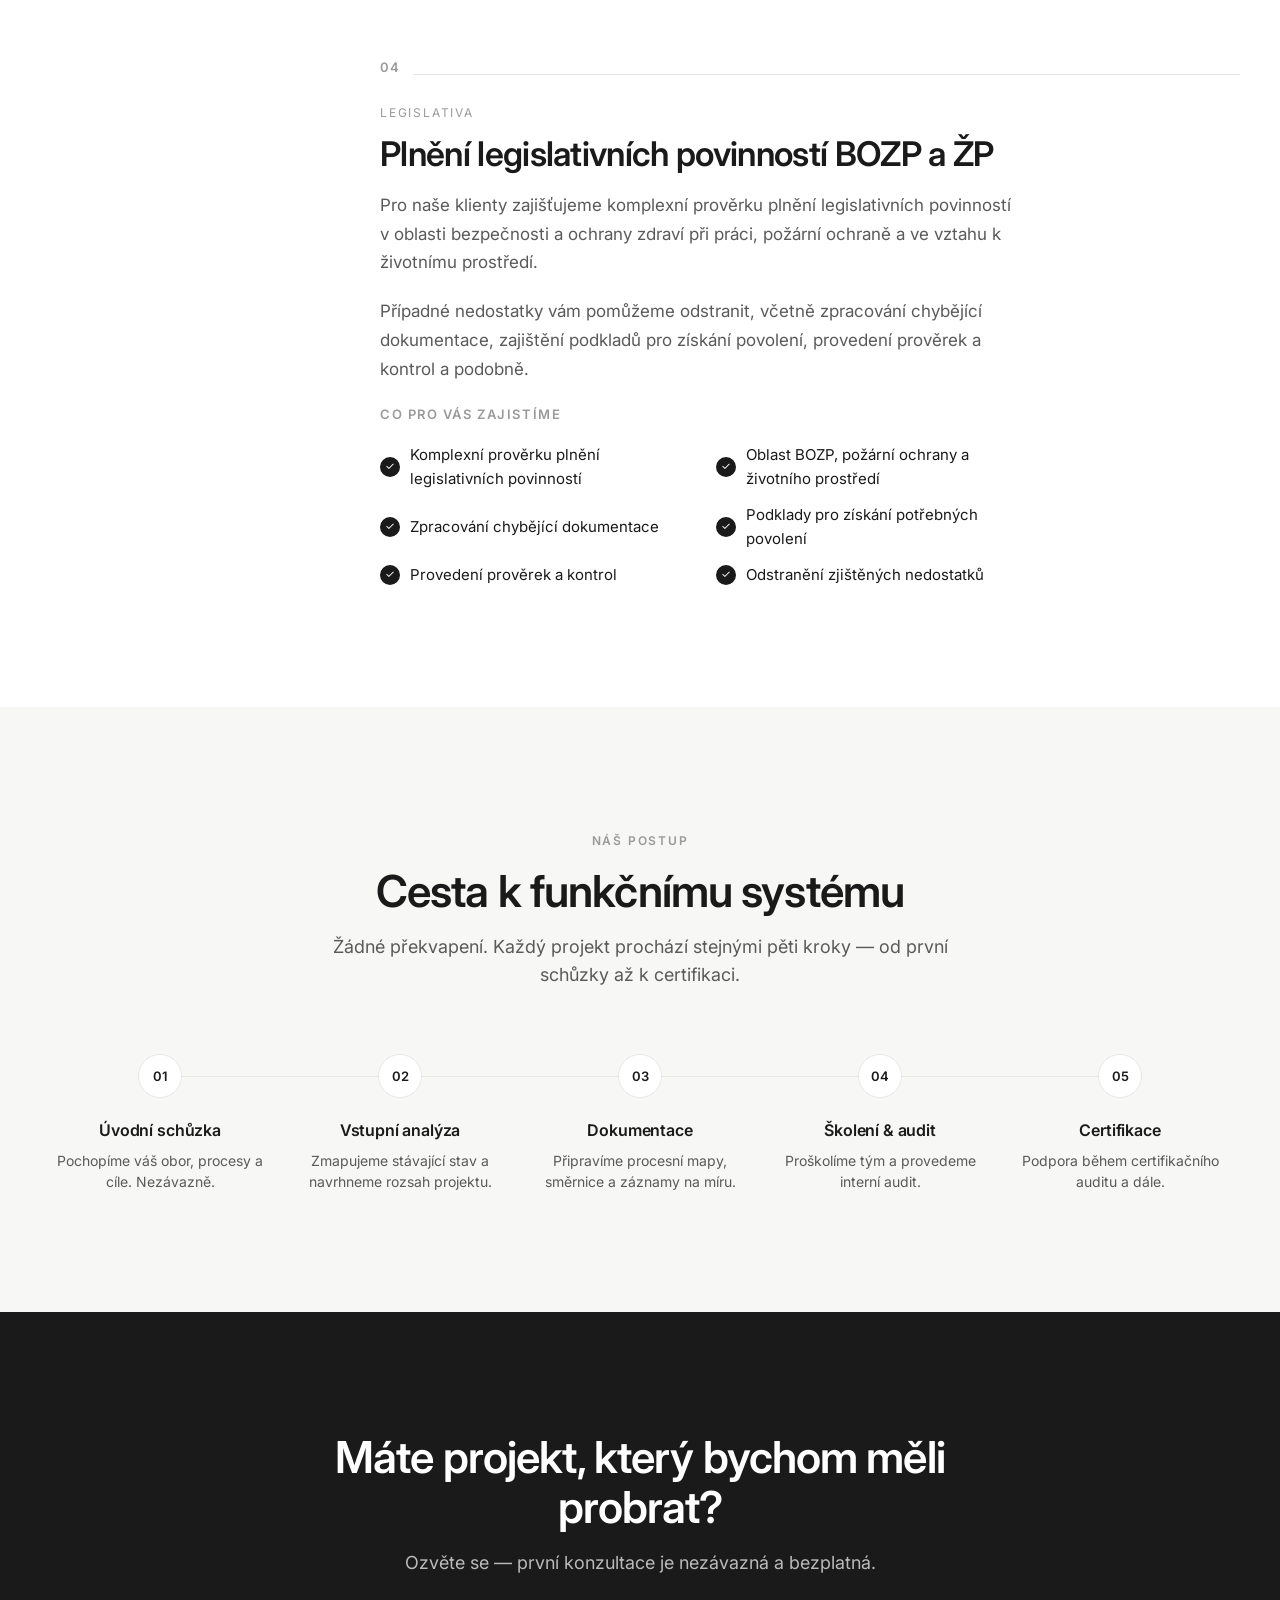
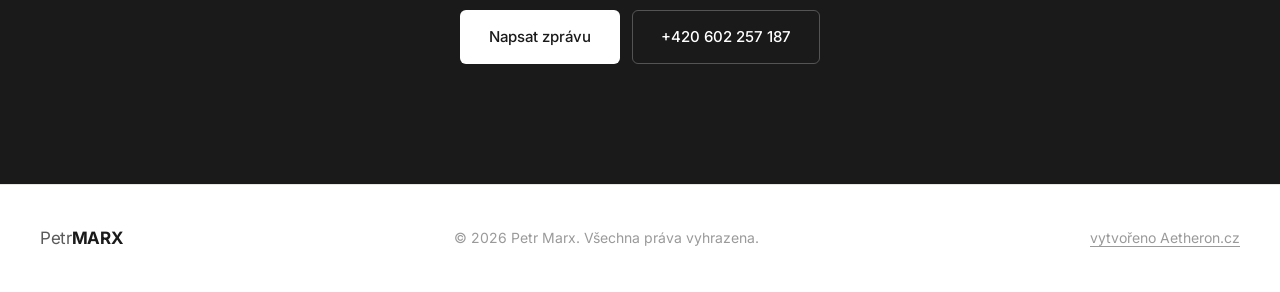
==== commit 7a5ce4e7: "Add files via upload" ====
--- a/sluzby.html
+++ b/sluzby.html
@@ -386,6 +386,7 @@
                 <span class="nav__logo-text">Petr</span><span class="nav__logo-mark">MARX</span>
             </div>
             <p class="footer__copy">© <span id="year"></span> Petr Marx. Všechna práva vyhrazena.</p>
+            <p class="footer__copy"><a class="footer-credit" href="https://aetheron.cz">vytvořeno Aetheron.cz</a></p>
         </div>
     </footer>
 
--- a/style.css
+++ b/style.css
@@ -1103,3 +1103,14 @@
 .sluzby-cta .btn--ghost:hover {
     border-color: #fff;
 }
+
+/* Website credit */
+.footer-credit {
+  color: inherit;
+  text-decoration: underline;
+  text-underline-offset: 3px;
+}
+.footer-credit:hover,
+.footer-credit:focus-visible {
+  text-decoration-thickness: 2px;
+}
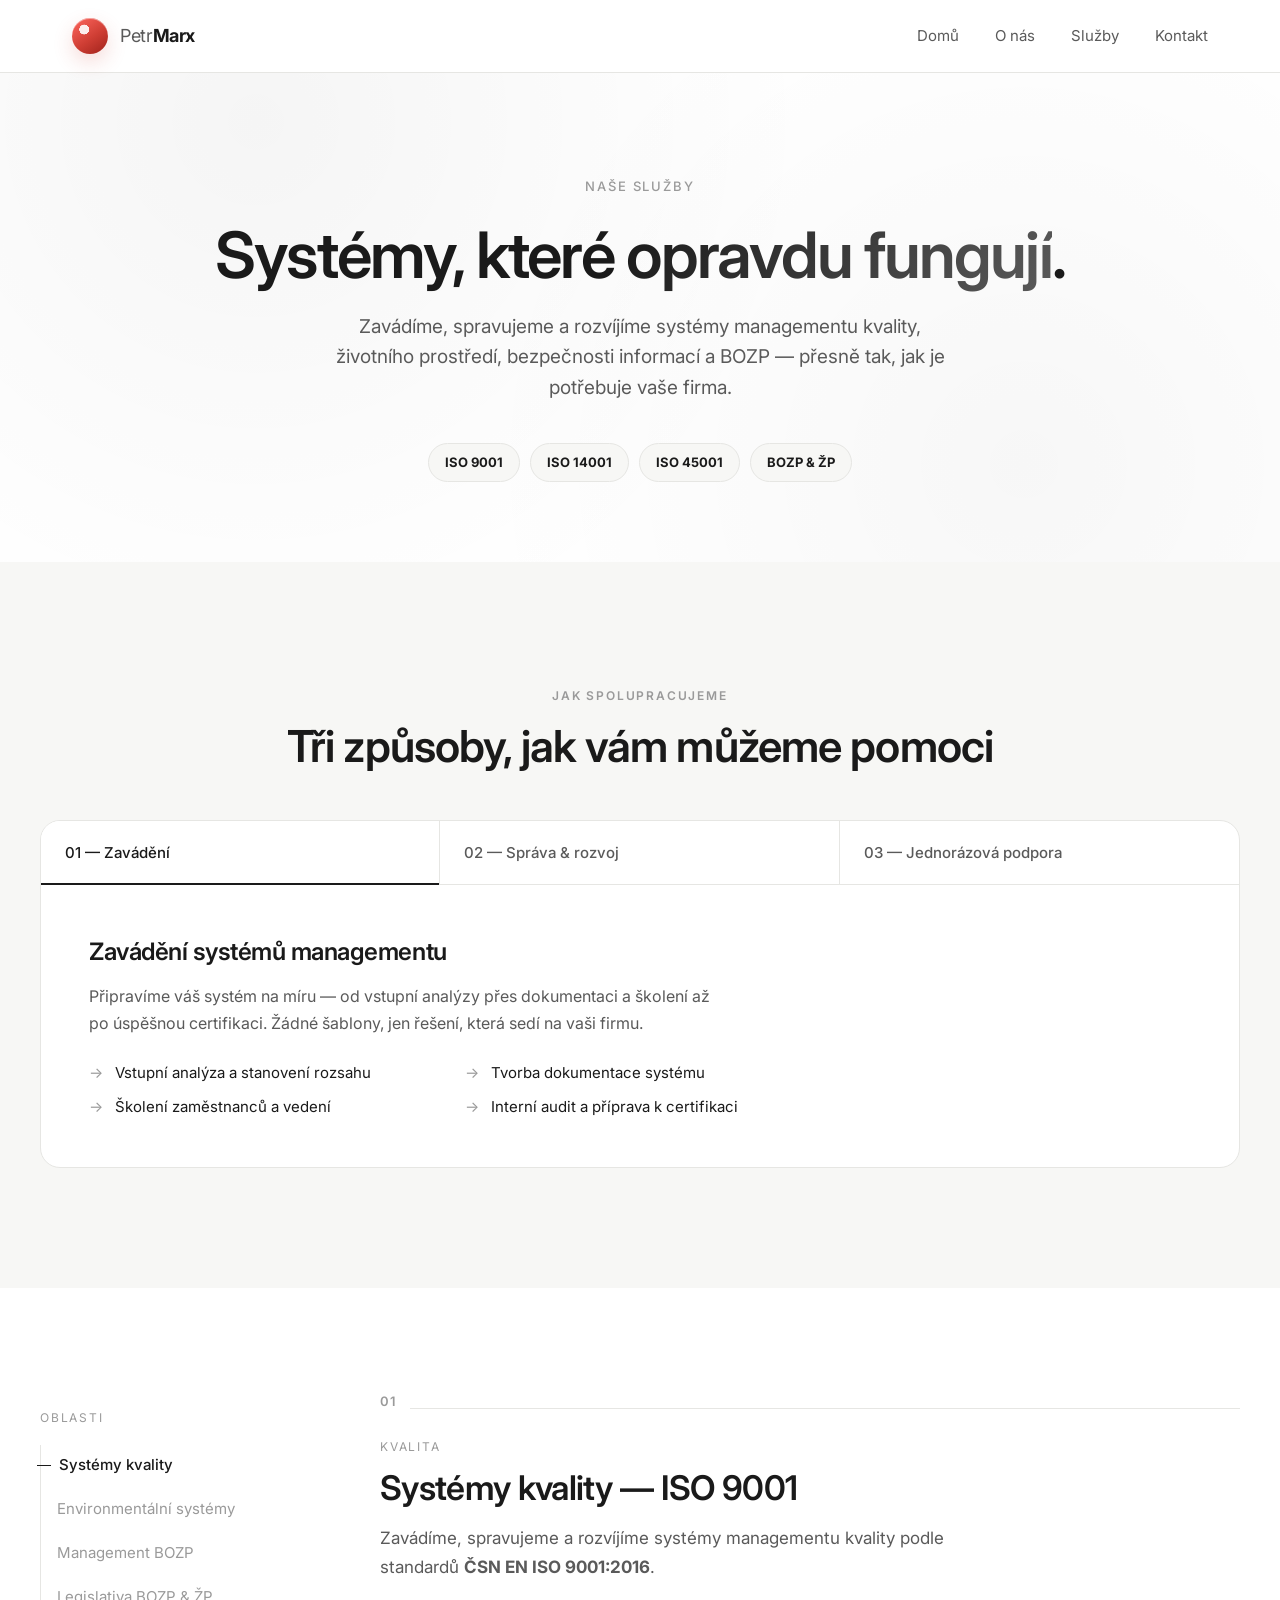
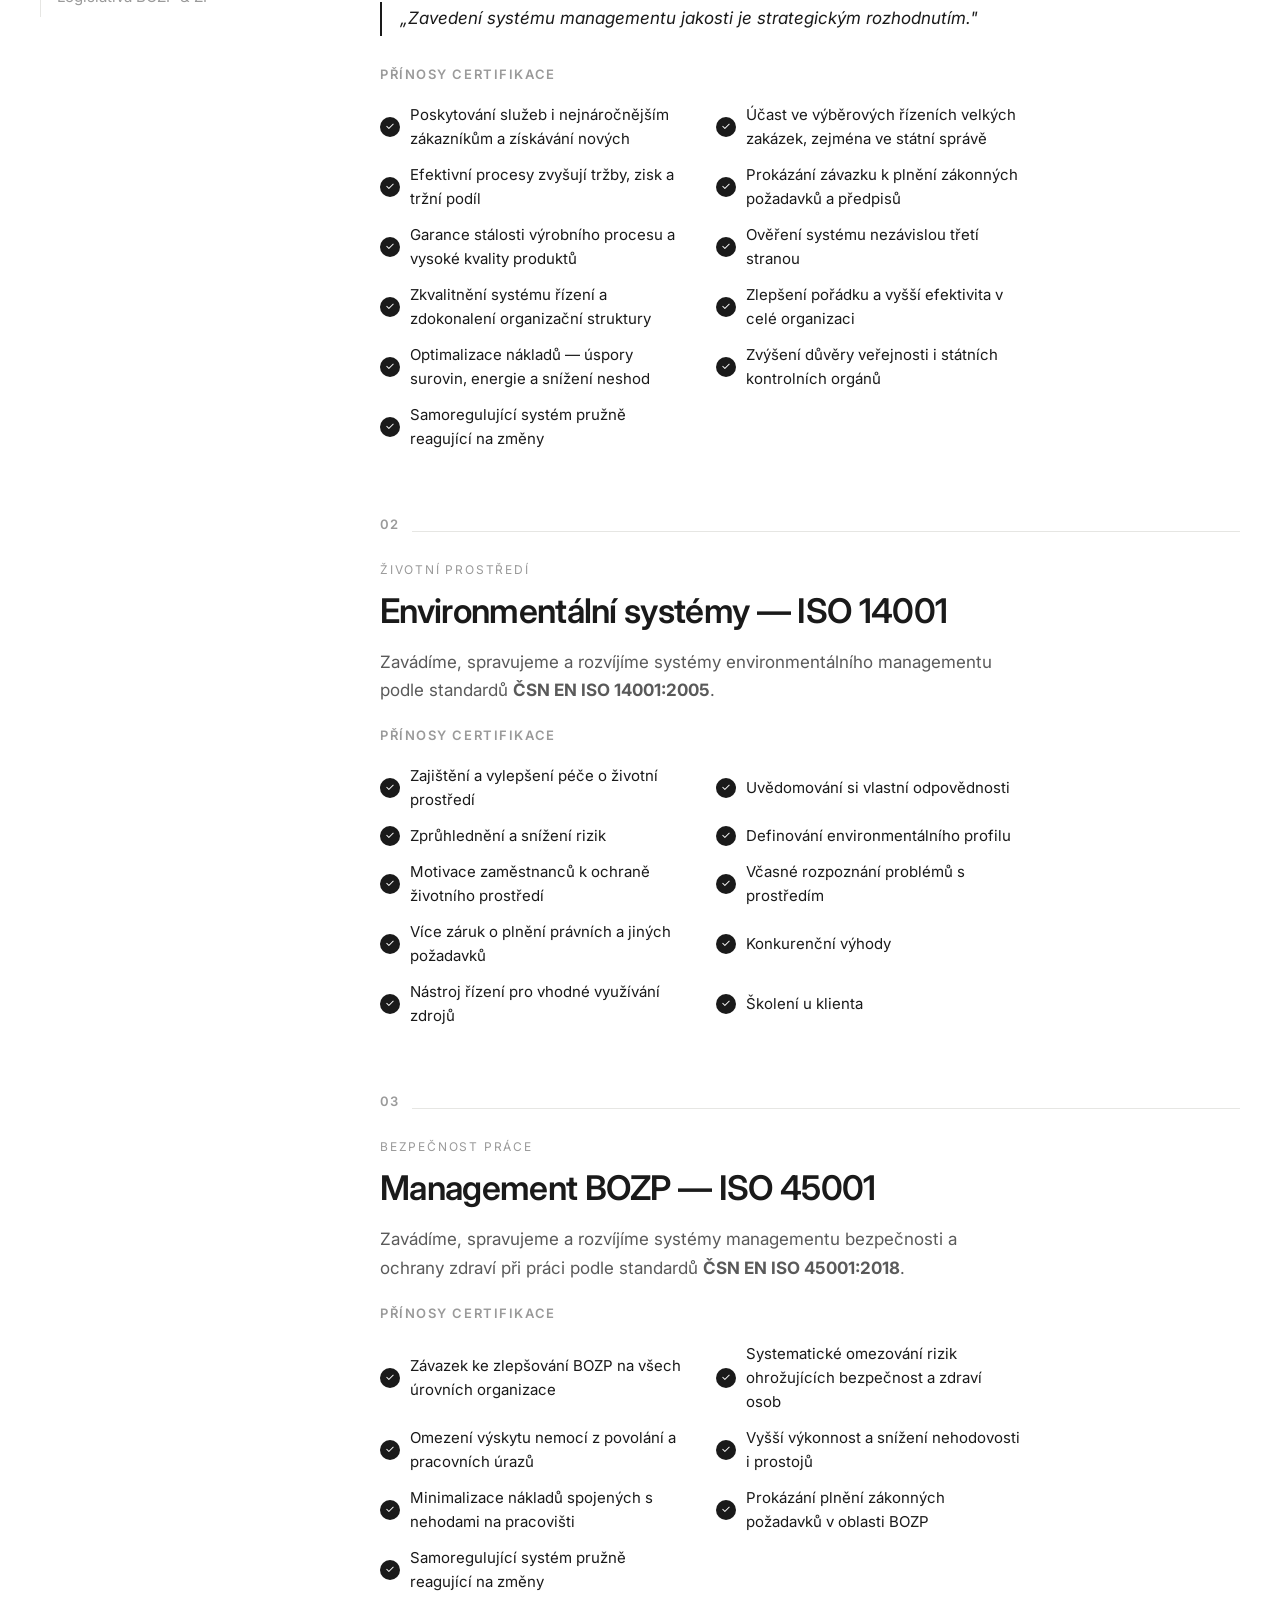
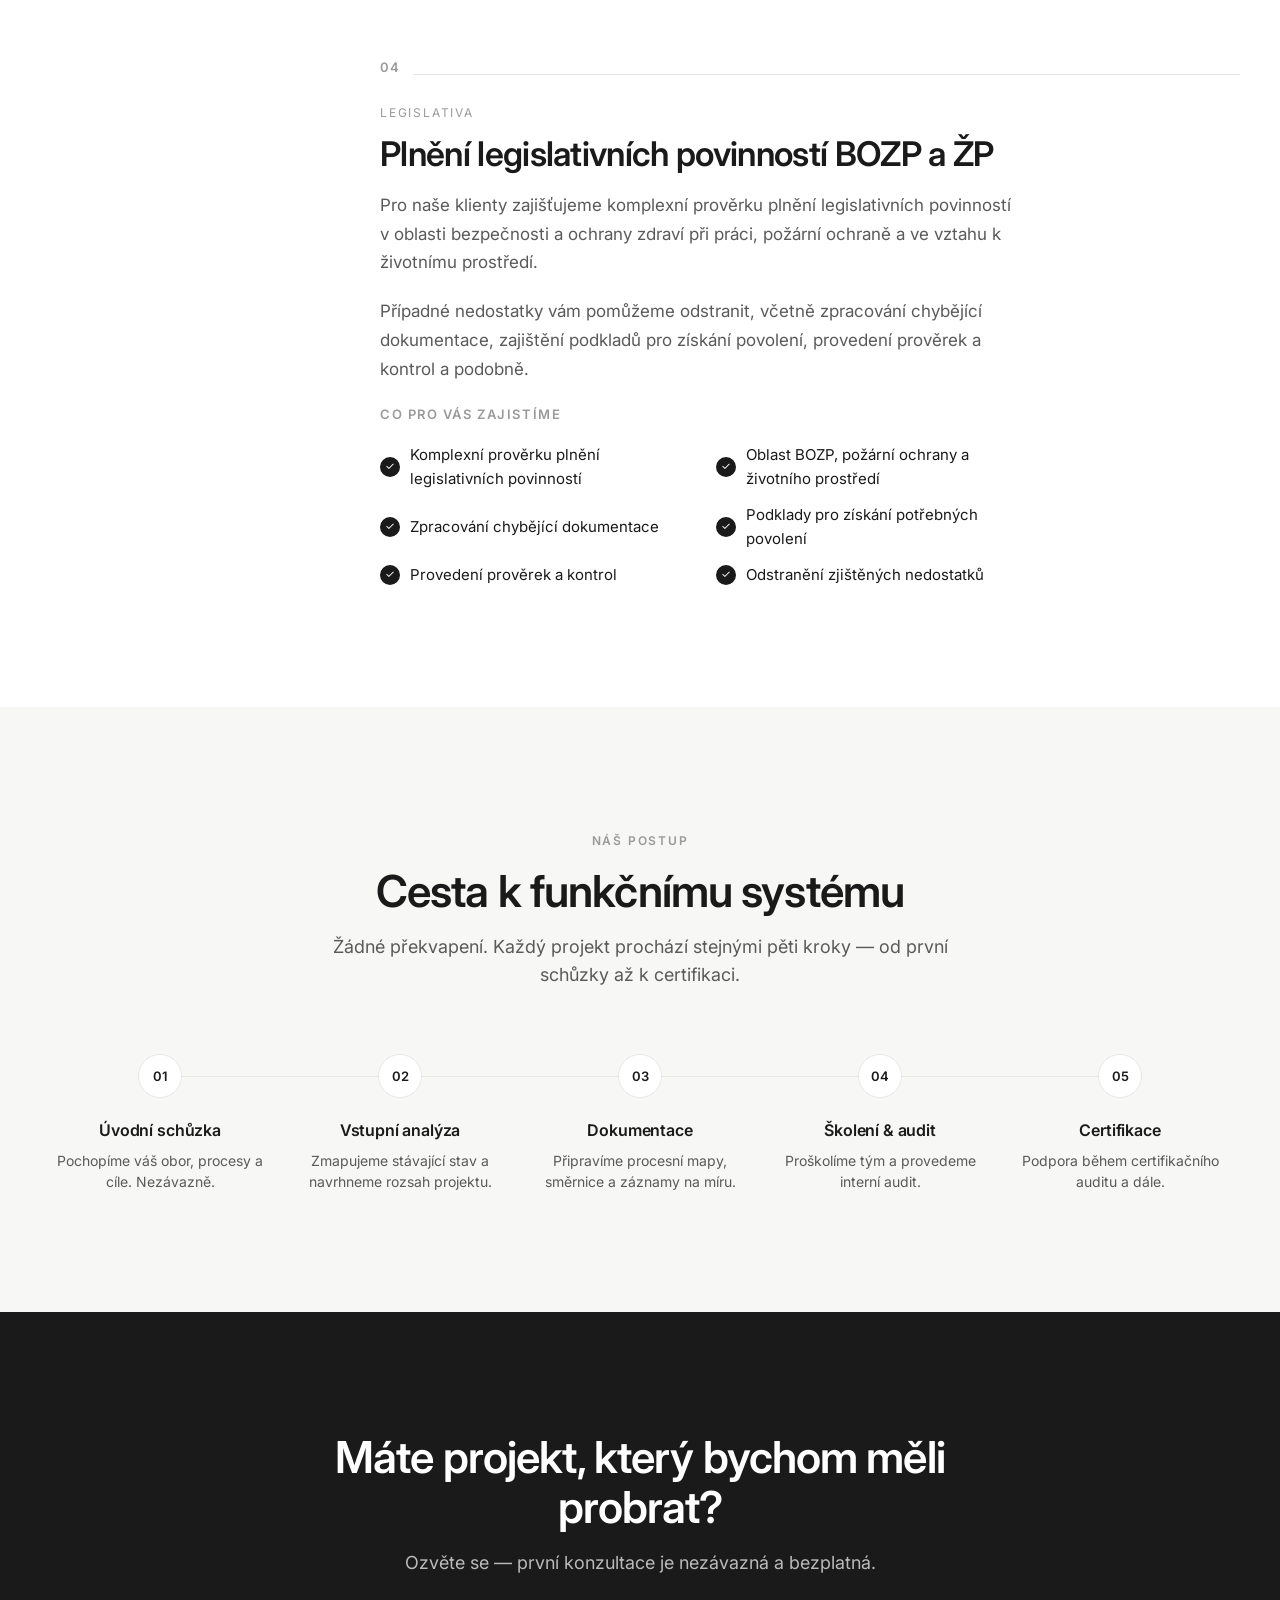
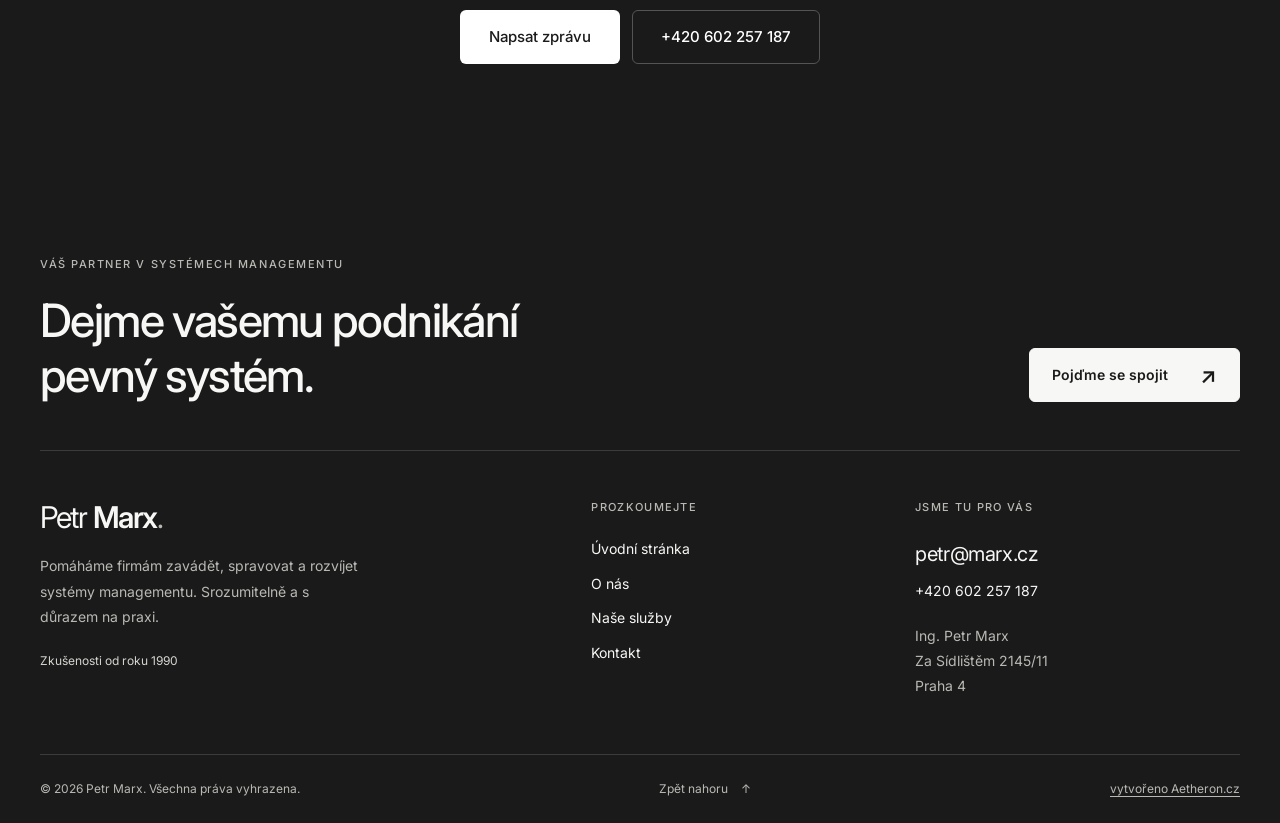
==== commit 9139743b: "Add files via upload" ====
--- a/sluzby.html
+++ b/sluzby.html
@@ -382,11 +382,42 @@
     <!-- ============ FOOTER ============ -->
     <footer class="footer">
         <div class="footer__inner">
-            <div class="footer__brand">
-                <span class="nav__logo-text">Petr</span><span class="nav__logo-mark">MARX</span>
-            </div>
-            <p class="footer__copy">© <span id="year"></span> Petr Marx. Všechna práva vyhrazena.</p>
-            <p class="footer__copy"><a class="footer-credit" href="https://aetheron.cz">vytvořeno Aetheron.cz</a></p>
+            <div class="footer__intro">
+                <p class="footer__eyebrow">Váš partner v systémech managementu</p>
+                <div class="footer__invitation">
+                    <h2>Dejme vašemu podnikání<br>pevný systém.</h2>
+                    <a class="footer__cta" href="index.html#contact">Pojďme se spojit <span aria-hidden="true">↗</span></a>
+                </div>
+            </div>
+            <div class="footer__grid">
+                <div class="footer__identity">
+                    <a class="footer__brand" href="index.html" aria-label="Petr Marx — úvodní stránka">Petr <strong>Marx</strong><span aria-hidden="true">.</span></a>
+                    <p>Pomáháme firmám zavádět, spravovat a rozvíjet systémy managementu. Srozumitelně a s důrazem na praxi.</p>
+                    <span class="footer__since">Zkušenosti od roku 1990</span>
+                </div>
+                <nav class="footer__nav" aria-label="Navigace v zápatí">
+                    <h3>Prozkoumejte</h3>
+                    <ul>
+                        <li><a href="index.html">Úvodní stránka</a></li>
+                        <li><a href="index.html#about">O nás</a></li>
+                        <li><a href="sluzby.html">Naše služby</a></li>
+                        <li><a href="index.html#contact">Kontakt</a></li>
+                    </ul>
+                </nav>
+                <div class="footer__contact">
+                    <h3>Jsme tu pro vás</h3>
+                    <address>
+                        <a class="footer__email" href="mailto:petr@marx.cz">petr@marx.cz</a>
+                        <a href="tel:+420602257187">+420 602 257 187</a>
+                        <p>Ing. Petr Marx<br>Za Sídlištěm 2145/11<br>Praha 4</p>
+                    </address>
+                </div>
+            </div>
+            <div class="footer__bottom">
+                <p class="footer__copy">© <span id="year"></span> Petr Marx. Všechna práva vyhrazena.</p>
+                <a class="footer__top" href="#top">Zpět nahoru <span aria-hidden="true">↑</span></a>
+                <p class="footer__copy"><a class="footer-credit" href="https://aetheron.cz">vytvořeno Aetheron.cz</a></p>
+            </div>
         </div>
     </footer>
 
--- a/style.css
+++ b/style.css
@@ -559,30 +559,76 @@
    11. FOOTER
    ============================================================ */
 .footer {
-    padding: 40px 32px;
-    border-top: 1px solid var(--color-border);
-    background: var(--color-bg);
-}
-
-.footer__inner {
-    max-width: var(--container);
-    margin: 0 auto;
-    display: flex;
+    padding: 72px 32px 24px;
+    background: #1a1a1a;
+    color: #f7f7f5;
+}
+.footer__inner { max-width: var(--container); margin: 0 auto; }
+.footer__intro { padding-bottom: 48px; border-bottom: 1px solid #3b3b3b; }
+.footer__eyebrow {
+    color: #b9b9b4;
+    font-size: 11px;
+    font-weight: 500;
+    letter-spacing: .14em;
+    text-transform: uppercase;
+    margin-bottom: 20px;
+}
+.footer__invitation { display: flex; justify-content: space-between; align-items: flex-end; gap: 32px; }
+.footer__invitation h2 {
+    font-size: clamp(28px, 3.8vw, 46px);
+    font-weight: 500;
+    line-height: 1.18;
+    letter-spacing: -.035em;
+}
+.footer__cta {
+    display: inline-flex;
+    align-items: center;
     justify-content: space-between;
-    align-items: center;
-    flex-wrap: wrap;
-    gap: 16px;
-}
-
-.footer__brand {
-    font-size: 17px;
-    font-weight: 700;
-    letter-spacing: -0.02em;
-}
-
-.footer__copy {
+    gap: 32px;
+    padding: 15px 22px;
+    background: #f7f7f5;
+    color: #1a1a1a;
+    border: 1px solid #f7f7f5;
+    border-radius: var(--radius-sm);
     font-size: 14px;
-    color: var(--color-muted);
+    font-weight: 600;
+    white-space: nowrap;
+    transition: background .2s ease;
+}
+.footer__cta:hover { background: #dcdcd5; }
+.footer__cta span { font-size: 22px; line-height: 1; }
+.footer__grid {
+    display: grid;
+    grid-template-columns: 1.5fr .8fr 1fr;
+    gap: 64px;
+    padding: 48px 0 56px;
+}
+.footer__brand { display: inline-block; font-size: 30px; letter-spacing: -.05em; line-height: 1.2; }
+.footer__brand strong { font-weight: 600; }
+.footer__brand > span { color: #b9b9b4; }
+.footer__identity > p { max-width: 330px; color: #b9b9b4; font-size: 14px; line-height: 1.8; margin-top: 18px; }
+.footer__since { display: inline-block; margin-top: 22px; font-size: 12px; color: #d5d5d0; }
+.footer h3 { font-size: 11px; font-weight: 500; letter-spacing: .12em; text-transform: uppercase; color: #b9b9b4; margin-bottom: 22px; }
+.footer__nav ul { list-style: none; display: grid; gap: 12px; font-size: 14px; }
+.footer__contact address { display: flex; flex-direction: column; align-items: flex-start; gap: 10px; font-style: normal; font-size: 14px; }
+.footer__contact .footer__email { font-size: 20px; letter-spacing: -.02em; }
+.footer__contact address p { margin-top: 10px; color: #b9b9b4; line-height: 1.8; }
+.footer__nav a:hover, .footer__contact a:hover, .footer__top:hover { text-decoration: underline; text-underline-offset: 5px; }
+.footer a:focus-visible { outline: 2px solid #f7f7f5; outline-offset: 6px; }
+.footer__bottom { display: flex; justify-content: space-between; align-items: center; flex-wrap: wrap; gap: 16px 32px; border-top: 1px solid #3b3b3b; padding-top: 24px; }
+.footer__copy, .footer__top { font-size: 12px; color: #b9b9b4; }
+.footer__top span { margin-left: 10px; }
+@media (max-width: 800px) {
+    .footer__grid { grid-template-columns: 1fr 1fr; gap: 36px; }
+    .footer__identity { grid-column: 1 / -1; }
+    .footer__identity > p { max-width: 460px; }
+    .footer__invitation { align-items: flex-start; flex-direction: column; gap: 24px; }
+}
+@media (max-width: 480px) {
+    .footer { padding: 48px 20px 24px; }
+    .footer__intro { padding-bottom: 32px; }
+    .footer__grid { grid-template-columns: 1fr; padding: 32px 0; }
+    .footer__bottom { flex-direction: column; align-items: flex-start; gap: 18px; }
 }
 
 
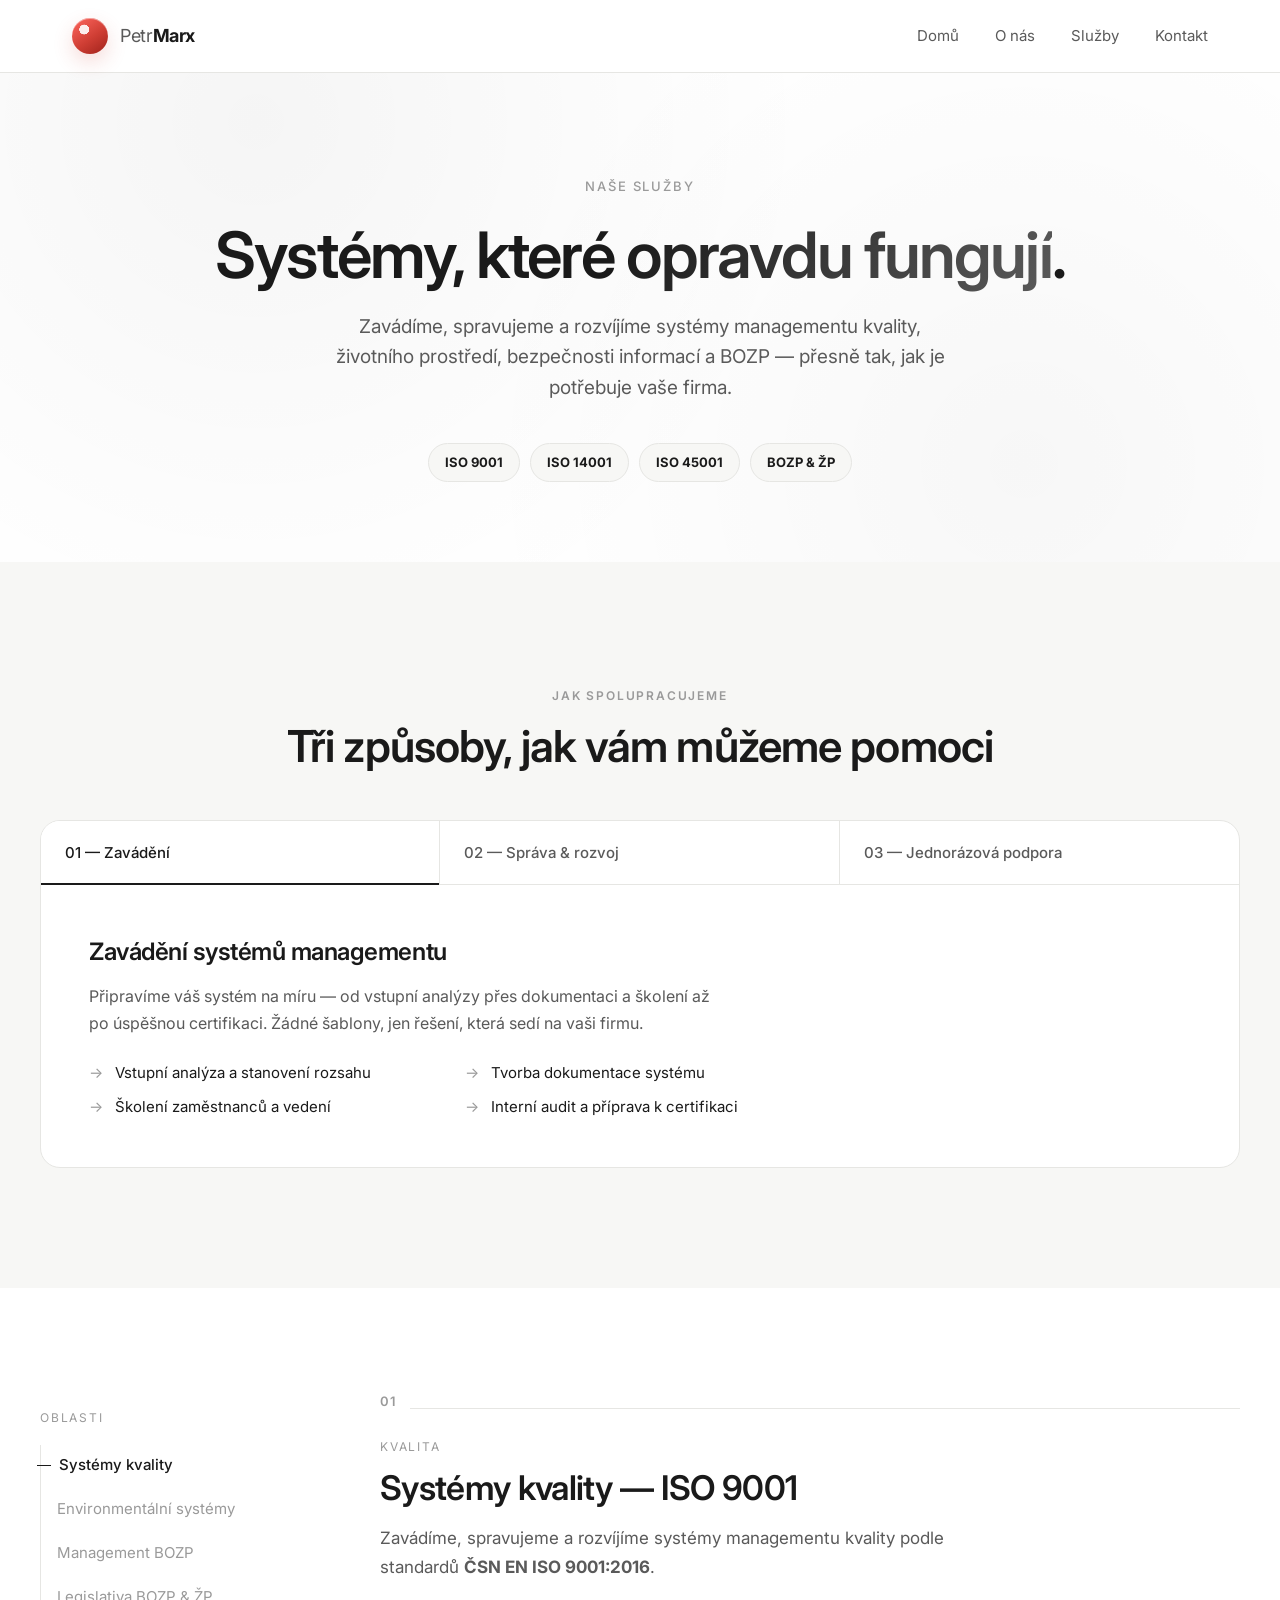
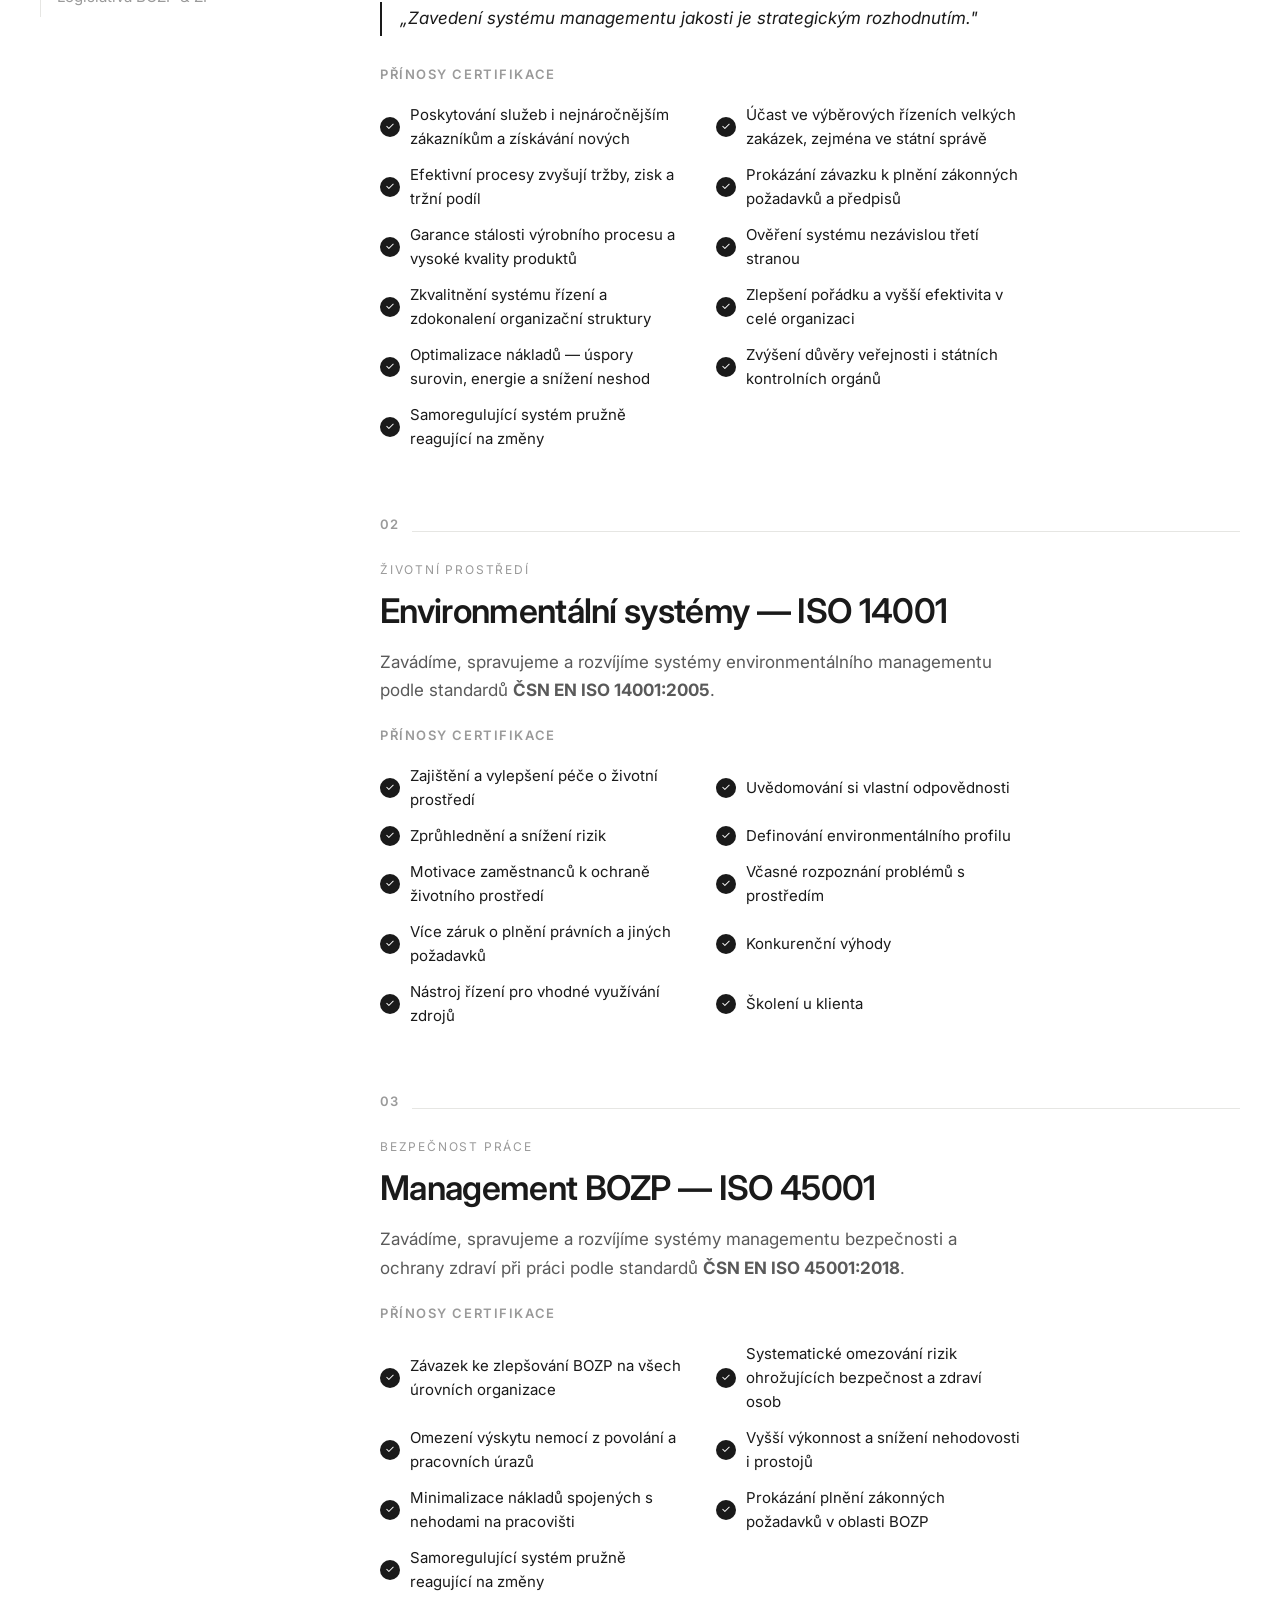
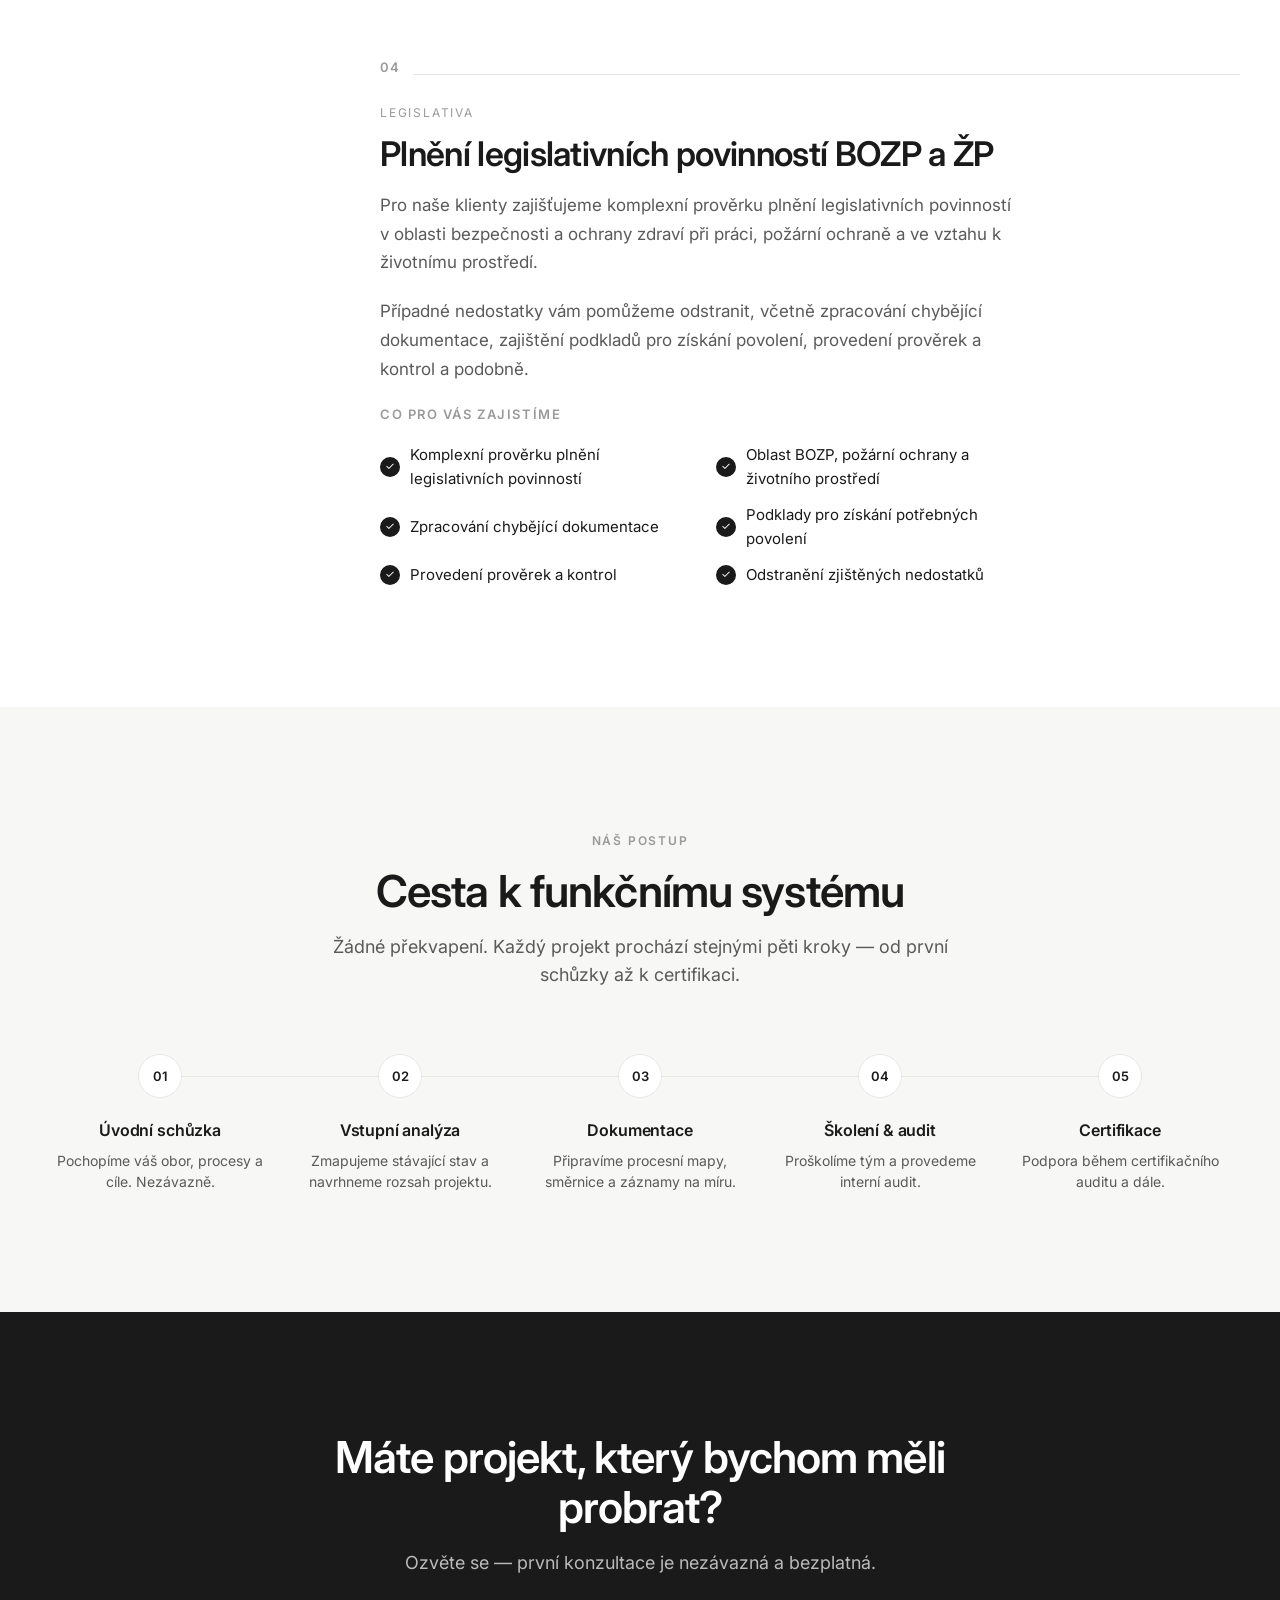
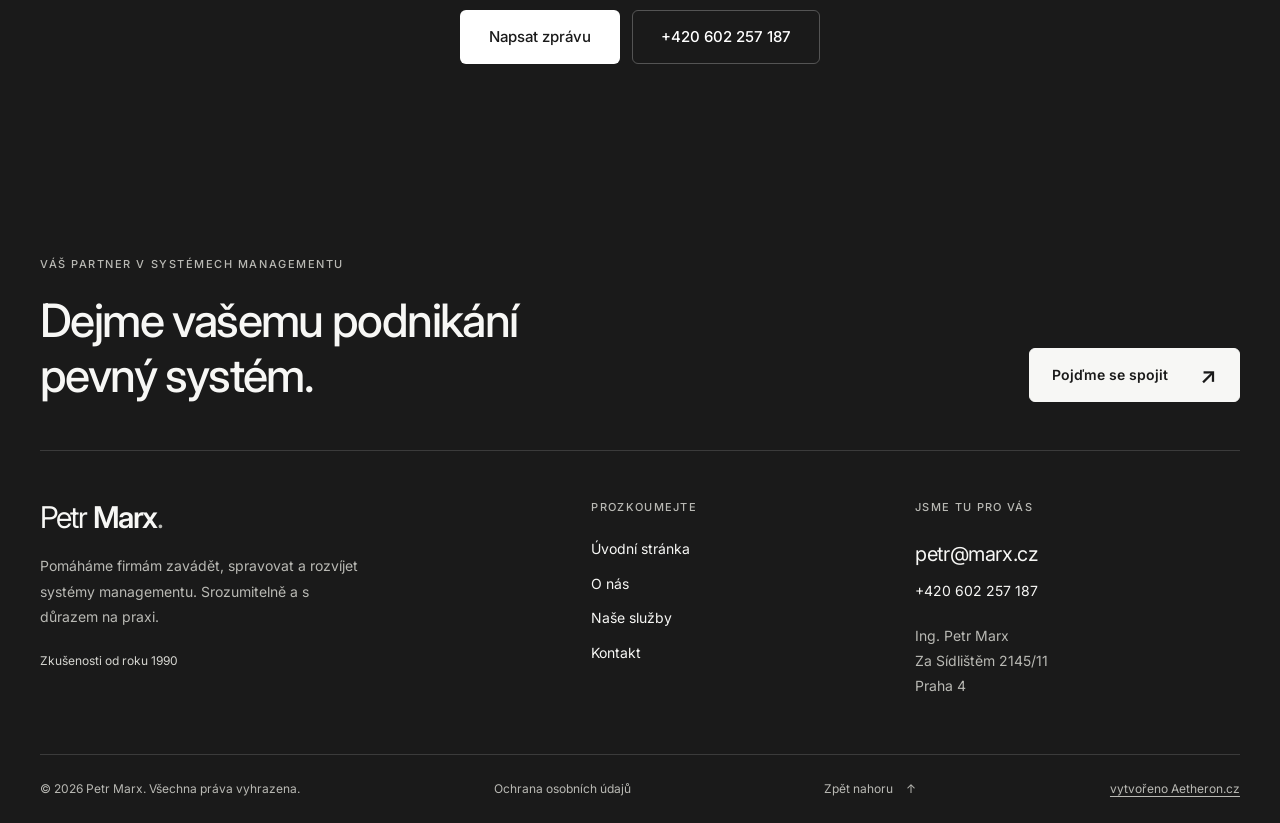
==== commit ed64a09f: "Add files via upload" ====
--- a/sluzby.html
+++ b/sluzby.html
@@ -415,6 +415,7 @@
             </div>
             <div class="footer__bottom">
                 <p class="footer__copy">© <span id="year"></span> Petr Marx. Všechna práva vyhrazena.</p>
+                <p class="footer__copy"><a href="ochrana-osobnich-udaju.html">Ochrana osobních údajů</a></p>
                 <a class="footer__top" href="#top">Zpět nahoru <span aria-hidden="true">↑</span></a>
                 <p class="footer__copy"><a class="footer-credit" href="https://aetheron.cz">vytvořeno Aetheron.cz</a></p>
             </div>
--- a/style.css
+++ b/style.css
@@ -1160,3 +1160,17 @@
 .footer-credit:focus-visible {
   text-decoration-thickness: 2px;
 }
+
+/* Privacy policy and form notice */
+.privacy-page { max-width: 860px; margin: 0 auto; padding: 96px 24px; }
+.privacy-kicker { font-size: 12px; letter-spacing: .12em; text-transform: uppercase; margin-bottom: 16px; }
+.privacy-page h1 { font-size: clamp(30px, 5vw, 52px); line-height: 1.15; letter-spacing: -.03em; margin-bottom: 24px; }
+.privacy-lead { font-size: 19px; line-height: 1.7; }
+.privacy-date { font-size: 13px; margin-top: 20px; color: #666; }
+.privacy-page section { margin-top: 40px; }
+.privacy-page h2 { font-size: 23px; line-height: 1.35; margin-bottom: 16px; }
+.privacy-page section p { font-size: 16px; line-height: 1.8; margin-top: 14px; }
+.privacy-page a, .privacy-note a { text-decoration: underline; text-underline-offset: 3px; }
+.privacy-note { font-size: 13px; line-height: 1.7; margin: 16px 0; color: #5a5a5a; }
+.footer-base a:hover, .footer-base a:focus-visible { text-decoration: underline; text-underline-offset: 3px; }
+@media (max-width: 600px) { .privacy-page { padding: 56px 20px; } }
